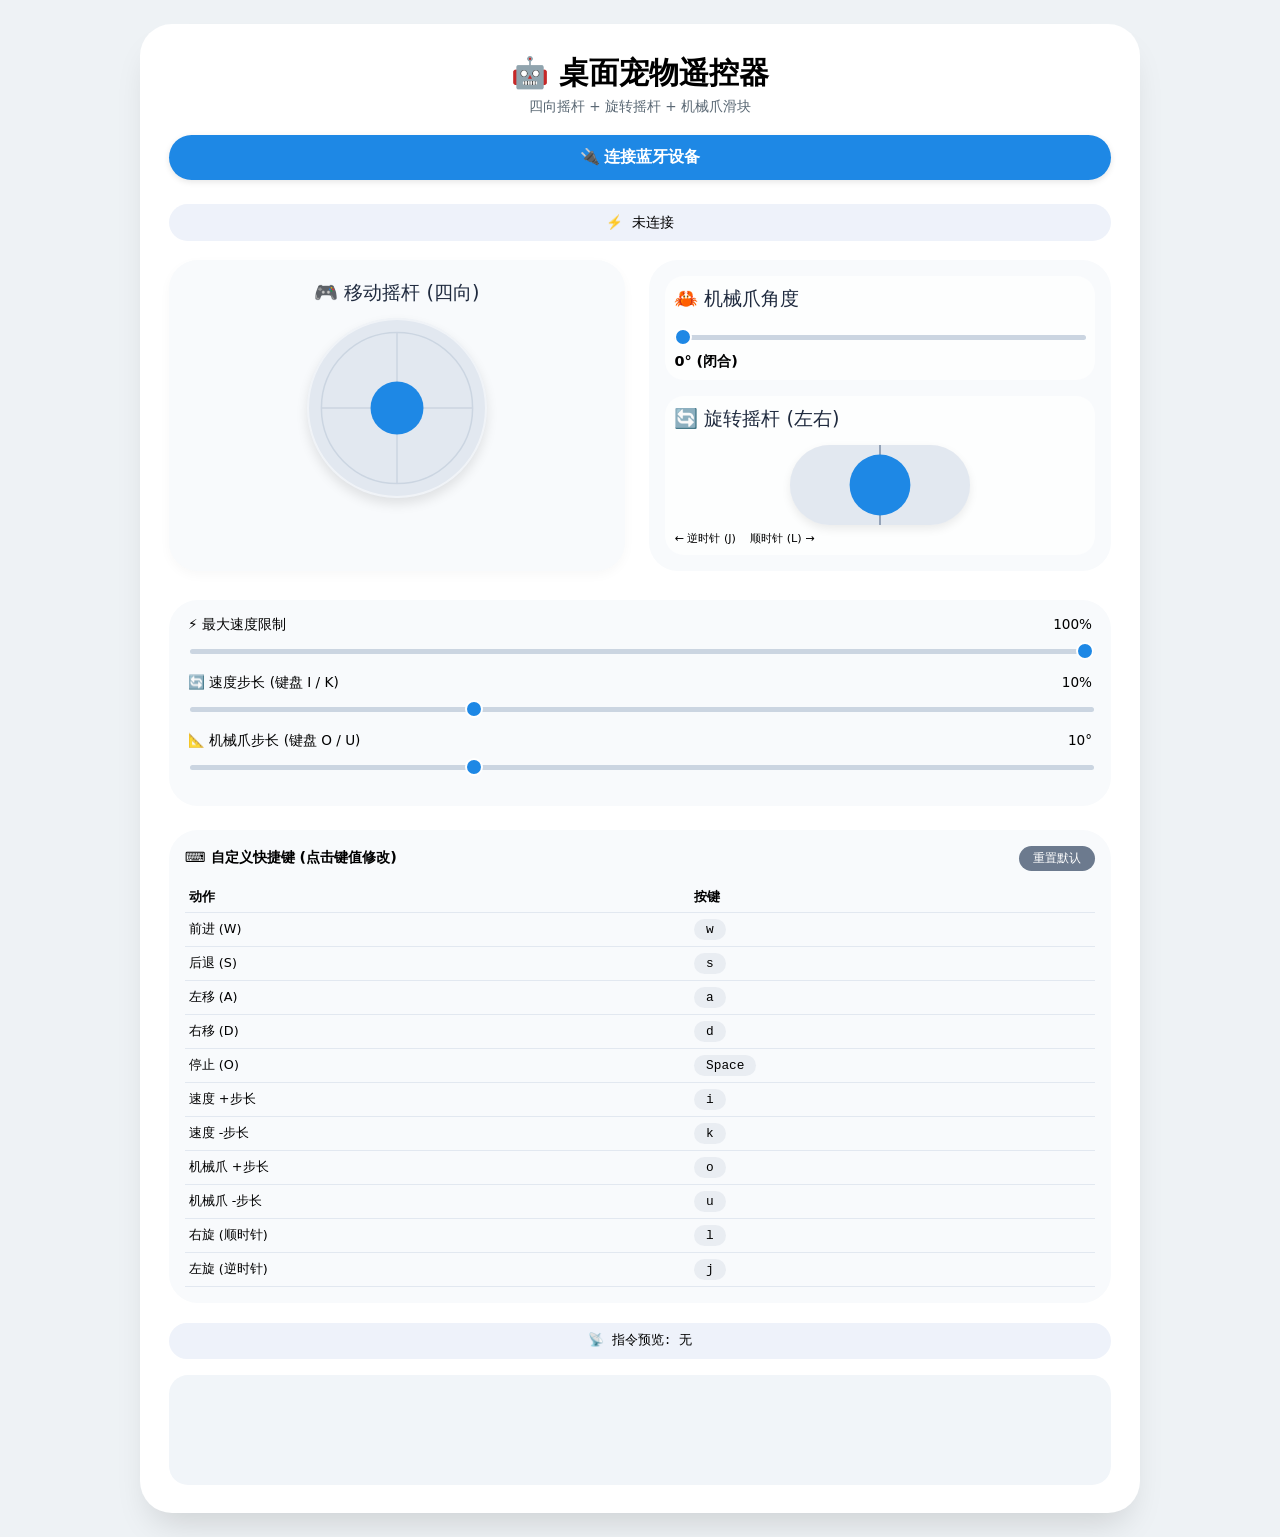
==== index.html @ 71247588 "rename to index.html" ====
<!DOCTYPE html>
<html lang="zh-CN">

<head>
	<meta charset="UTF-8">
	<meta name="viewport" content="width=device-width, initial-scale=1.0, user-scalable=no">
	<title>桌面宠物遥控器 · 修复旋转摇杆形状</title>
	<style>
		* {
			user-select: none;
			box-sizing: border-box;
		}

		body {
			background: #eef2f5;
			font-family: 'Segoe UI', Roboto, system-ui, sans-serif;
			display: flex;
			justify-content: center;
			align-items: center;
			min-height: 100vh;
			margin: 0;
			padding: 24px;
		}

		.app {
			max-width: 1000px;
			width: 100%;
			background: #ffffff;
			border-radius: 2rem;
			padding: 1.8rem;
			box-shadow: 0 20px 35px -12px rgba(0, 0, 0, 0.15);
		}

		h1 {
			text-align: center;
			margin: 0 0 0.25rem;
			font-size: 1.9rem;
			font-weight: 600;
		}

		.sub {
			text-align: center;
			font-size: 0.85rem;
			color: #5a6874;
			margin-bottom: 1.2rem;
		}

		.status-bar {
			background: #eef2fa;
			padding: 0.6rem;
			border-radius: 3rem;
			text-align: center;
			font-family: monospace;
			font-size: 0.85rem;
			font-weight: 500;
			margin-bottom: 1.2rem;
		}

		.connect-btn {
			background: #1e88e5;
			border: none;
			color: white;
			font-weight: 600;
			padding: 12px 24px;
			font-size: 1rem;
			border-radius: 3rem;
			cursor: pointer;
			width: 100%;
			margin-bottom: 1.5rem;
			transition: 0.1s;
			box-shadow: 0 2px 6px rgba(0, 0, 0, 0.1);
		}

		.connect-btn:active {
			transform: scale(0.97);
		}

		/* 双面板布局：左侧移动摇杆，右侧组合面板 */
		.dual-panel {
			display: flex;
			gap: 1.5rem;
			margin-bottom: 1.8rem;
			flex-wrap: wrap;
		}

		.card-move {
			flex: 1;
			background: #f8fafc;
			border-radius: 1.8rem;
			padding: 1.2rem 0.8rem;
			text-align: center;
			box-shadow: 0 4px 12px rgba(0, 0, 0, 0.03);
		}

		.card-combo {
			flex: 1;
			background: #f8fafc;
			border-radius: 1.8rem;
			padding: 1rem;
			display: flex;
			flex-direction: column;
			justify-content: space-between;
			gap: 1rem;
		}

		.card-move h3,
		.card-combo h3 {
			margin: 0 0 0.8rem;
			font-size: 1.2rem;
			font-weight: 500;
			color: #1f2a3e;
		}

		.claw-section {
			background: #ffffffc9;
			border-radius: 1.2rem;
			padding: 0.6rem;
		}

		.rotate-section {
			background: #ffffffc9;
			border-radius: 1.2rem;
			padding: 0.6rem;
		}

		.claw-slider-horizontal {
			width: 100%;
			margin: 8px 0;
		}

		.claw-value {
			font-size: 0.9rem;
			font-weight: 600;
			margin-top: 4px;
		}

		.move-canvas {
			background: #e2e8f0;
			border-radius: 50%;
			width: 180px;
			height: 180px;
			display: block;
			margin: 0 auto;
			box-shadow: inset 0 0 0 2px #ffffff80, 0 6px 12px rgba(0, 0, 0, 0.1);
			cursor: pointer;
		}

		/* 旋转摇杆 canvas 固定宽度与移动摇杆一致，高度适中 */
		.rotate-canvas {
			background: #e2e8f0;
			border-radius: 60px;
			width: 180px;
			height: 80px;
			display: block;
			margin: 0 auto;
			box-shadow: inset 0 0 0 2px #ffffff80, 0 4px 10px rgba(0, 0, 0, 0.08);
			cursor: pointer;
		}

		.settings-area {
			background: #f8fafc;
			border-radius: 1.8rem;
			padding: 1rem 1.2rem;
			margin-bottom: 1.5rem;
		}

		.slider-item {
			margin-bottom: 1rem;
		}

		.slider-label {
			display: flex;
			justify-content: space-between;
			margin-bottom: 0.3rem;
			font-size: 0.85rem;
			font-weight: 500;
		}

		input[type="range"] {
			width: 100%;
			height: 5px;
			-webkit-appearance: none;
			background: #cbd5e1;
			border-radius: 5px;
		}

		input[type="range"]::-webkit-slider-thumb {
			-webkit-appearance: none;
			width: 18px;
			height: 18px;
			background: #1e88e5;
			border-radius: 50%;
			cursor: pointer;
			border: 2px solid white;
		}

		.shortcut-section {
			background: #f8fafc;
			border-radius: 1.8rem;
			padding: 1rem;
			margin-bottom: 1.2rem;
		}

		.shortcut-header {
			display: flex;
			justify-content: space-between;
			align-items: baseline;
			margin-bottom: 0.8rem;
			font-weight: 600;
			font-size: 0.9rem;
		}

		.shortcut-table {
			width: 100%;
			font-size: 0.8rem;
			border-collapse: collapse;
		}

		.shortcut-table th,
		.shortcut-table td {
			padding: 6px 4px;
			text-align: left;
			border-bottom: 1px solid #e2e8f0;
		}

		.shortcut-key {
			background: #e9edf2;
			padding: 3px 12px;
			border-radius: 30px;
			font-family: monospace;
			font-weight: 500;
			cursor: pointer;
			display: inline-block;
		}

		.reset-btn {
			background: #6c7a8e;
			border: none;
			color: white;
			padding: 4px 14px;
			border-radius: 30px;
			cursor: pointer;
			font-size: 0.75rem;
			font-weight: 500;
		}

		.cmd-preview {
			background: #eef2fa;
			border-radius: 3rem;
			padding: 0.6rem;
			text-align: center;
			font-family: monospace;
			font-size: 0.8rem;
			margin-bottom: 1rem;
			font-weight: 500;
		}

		.log {
			background: #f1f5f9;
			border-radius: 1.2rem;
			padding: 0.6rem;
			height: 110px;
			overflow-y: auto;
			font-size: 0.7rem;
			font-family: monospace;
		}

		@media (max-width: 700px) {
			.move-canvas {
				width: 150px;
				height: 150px;
			}

			.rotate-canvas {
				width: 150px;
				height: 70px;
			}
		}
	</style>
</head>

<body>
	<div class="app">
		<h1>🤖 桌面宠物遥控器</h1>
		<div class="sub">四向摇杆 + 旋转摇杆 + 机械爪滑块</div>
		<button id="connectBtn" class="connect-btn">🔌 连接蓝牙设备</button>
		<div id="status" class="status-bar">⚡ 未连接</div>

		<div class="dual-panel">
			<!-- 左侧：移动摇杆 -->
			<div class="card-move">
				<h3>🎮 移动摇杆 (四向)</h3>
				<canvas id="moveCanvas" class="move-canvas" width="180" height="180"></canvas>
			</div>
			<!-- 右侧：机械爪滑块 + 旋转摇杆 -->
			<div class="card-combo">
				<div class="claw-section">
					<h3>🦀 机械爪角度</h3>
					<input type="range" id="clawSlider" class="claw-slider-horizontal" min="0" max="100" value="0"
						step="1">
					<div class="claw-value" id="clawValue">0° (闭合)</div>
				</div>
				<div class="rotate-section">
					<h3>🔄 旋转摇杆 (左右)</h3>
					<canvas id="rotateCanvas" class="rotate-canvas" width="180" height="80"></canvas>
					<div style="font-size:0.7rem; margin-top:6px;">← 逆时针 (J) &nbsp;&nbsp; 顺时针 (L) →</div>
				</div>
			</div>
		</div>

		<div class="settings-area">
			<div class="slider-item">
				<div class="slider-label"><span>⚡ 最大速度限制</span><span id="speedPercent">100%</span></div>
				<input type="range" id="speedSlider" min="0" max="100" value="100" step="1">
			</div>
			<div class="slider-item">
				<div class="slider-label"><span>🔄 速度步长 (键盘 I / K)</span><span id="stepSpeedVal">10%</span></div>
				<input type="range" id="stepSpeed" min="1" max="30" value="10" step="1">
			</div>
			<div class="slider-item">
				<div class="slider-label"><span>📐 机械爪步长 (键盘 O / U)</span><span id="stepClawVal">10°</span></div>
				<input type="range" id="stepClaw" min="1" max="30" value="10" step="1">
			</div>
		</div>

		<div class="shortcut-section">
			<div class="shortcut-header">
				<span>⌨️ 自定义快捷键 (点击键值修改)</span>
				<button id="resetShortcutsBtn" class="reset-btn">重置默认</button>
			</div>
			<table class="shortcut-table" id="shortcutTable">
				<thead>
					<tr>
						<th>动作</th>
						<th>按键</th>
					</tr>
				</thead>
				<tbody id="shortcutTbody"></tbody>
			</table>
		</div>

		<div class="cmd-preview" id="cmdPreview">📡 指令预览: 无</div>
		<div class="log" id="log"></div>
	</div>

	<script>
		// ---------- 默认快捷键 (根据用户图片) ----------
		const DEFAULT_SHORTCUTS = [
			{ action: "前进 (W)", command: "W", defaultKey: "w", altKeys: ["W", "ArrowUp"] },
			{ action: "后退 (S)", command: "S", defaultKey: "s", altKeys: ["S", "ArrowDown"] },
			{ action: "左移 (A)", command: "A", defaultKey: "a", altKeys: ["A", "ArrowLeft"] },
			{ action: "右移 (D)", command: "D", defaultKey: "d", altKeys: ["D", "ArrowRight"] },
			{ action: "停止 (O)", command: "O", defaultKey: " ", altKeys: ["Space", "o", "O"] },
			{ action: "速度 +步长", command: "speedUp", defaultKey: "i", altKeys: ["I"] },
			{ action: "速度 -步长", command: "speedDown", defaultKey: "k", altKeys: ["K"] },
			{ action: "机械爪 +步长", command: "clawUp", defaultKey: "o", altKeys: ["O"] },
			{ action: "机械爪 -步长", command: "clawDown", defaultKey: "u", altKeys: ["U"] },
			{ action: "右旋 (顺时针)", command: "R_CW", defaultKey: "l", altKeys: ["L"] },
			{ action: "左旋 (逆时针)", command: "R_CCW", defaultKey: "j", altKeys: ["J"] }
		];

		let currentShortcuts = JSON.parse(JSON.stringify(DEFAULT_SHORTCUTS));
		let keyMap = new Map();
		let editingCell = null;

		// 蓝牙相关
		let device = null, characteristic = null;

		// 状态变量
		let currentMoveDir = 'O';
		let currentRotateDir = 'O';
		let currentSpeedPercent = 100;
		let currentClawAngle = 0;
		let currentStepSpeed = 10;
		let currentStepClaw = 10;

		// 缓存发送
		let lastSentSpeed = -1;
		let lastSentClaw = -1;
		let lastSentStepSpeed = -1;
		let lastSentStepClaw = -1;
		let lastSentMoveDir = '';

		const statusDiv = document.getElementById('status');
		const logDiv = document.getElementById('log');
		const cmdPreviewSpan = document.getElementById('cmdPreview');
		const speedSlider = document.getElementById('speedSlider');
		const speedPercentSpan = document.getElementById('speedPercent');
		const stepSpeedSlider = document.getElementById('stepSpeed');
		const stepSpeedVal = document.getElementById('stepSpeedVal');
		const stepClawSlider = document.getElementById('stepClaw');
		const stepClawVal = document.getElementById('stepClawVal');
		const clawSlider = document.getElementById('clawSlider');
		const clawValueSpan = document.getElementById('clawValue');

		function addLog(msg) {
			const p = document.createElement('div');
			p.textContent = new Date().toLocaleTimeString() + ' - ' + msg;
			logDiv.appendChild(p);
			logDiv.scrollTop = logDiv.scrollHeight;
			console.log(msg);
		}
		function updateStatus(msg) {
			statusDiv.innerHTML = `⚡ ${msg}`;
			addLog(msg);
		}

		// 蓝牙发送
		async function sendRaw(cmd) {
			if (!characteristic) return false;
			try {
				const encoder = new TextEncoder();
				await characteristic.writeValue(encoder.encode(cmd));
				addLog(`📤 ${cmd}`);
				return true;
			} catch (e) {
				addLog(`发送失败: ${e.message}`);
				return false;
			}
		}
		async function sendSpeedPercent(v) { if (v === lastSentSpeed) return; lastSentSpeed = v; await sendRaw(`M${v}`); }
		async function sendClawAngle(v) { if (v === lastSentClaw) return; lastSentClaw = v; await sendRaw(`C${v}`); }
		async function sendStepSpeed(v) { if (v === lastSentStepSpeed) return; lastSentStepSpeed = v; await sendRaw(`TM${v}`); }
		async function sendStepClaw(v) { if (v === lastSentStepClaw) return; lastSentStepClaw = v; await sendRaw(`TC${v}`); }
		async function sendCombinedMove() {
			let cmd = 'O';
			if (currentRotateDir !== 'O') cmd = currentRotateDir;
			else if (currentMoveDir !== 'O') cmd = currentMoveDir;
			if (cmd !== lastSentMoveDir) { lastSentMoveDir = cmd; await sendRaw(cmd); }
		}

		function updateMoveDirection(dir) { if (currentMoveDir === dir) return; currentMoveDir = dir; sendCombinedMove(); updatePreview(); }
		function updateRotateDirection(dir) { if (currentRotateDir === dir) return; currentRotateDir = dir; sendCombinedMove(); updatePreview(); }
		function updatePreview() {
			let dispMove = currentMoveDir === 'O' ? '停止' : (currentMoveDir === 'W' ? '前进' : (currentMoveDir === 'S' ? '后退' : (currentMoveDir === 'A' ? '左移' : '右移')));
			let dispRot = currentRotateDir === 'O' ? '无旋转' : (currentRotateDir === 'Q' ? '右旋' : '左旋');
			cmdPreviewSpan.innerText = `📡 移动: ${currentMoveDir} (${dispMove}) | 旋转: ${currentRotateDir} (${dispRot}) | 速度限: ${currentSpeedPercent}% | 爪: ${currentClawAngle}°`;
		}

		// 滑块逻辑
		function setSpeedPercentDisplay(v) { speedPercentSpan.innerText = Math.min(100, Math.max(0, v)) + '%'; }
		function setSpeedPercentCommit(v) {
			v = Math.min(100, Math.max(0, v));
			if (currentSpeedPercent === v) return;
			currentSpeedPercent = v;
			speedSlider.value = v;
			speedPercentSpan.innerText = v + '%';
			sendSpeedPercent(v);
			updatePreview();
		}
		function setClawAngle(v) {
			v = Math.min(100, Math.max(0, v));
			if (currentClawAngle === v) return;
			currentClawAngle = v;
			clawSlider.value = v;
			clawValueSpan.innerText = `${v}° ${v < 10 ? '(闭合)' : (v > 90 ? '(张开)' : '')}`;
			sendClawAngle(v);
			updatePreview();
		}
		function setStepSpeedDisplay(v) { stepSpeedVal.innerText = Math.min(30, Math.max(1, v)) + '%'; }
		function setStepSpeedCommit(v) {
			v = Math.min(30, Math.max(1, v));
			if (currentStepSpeed === v) return;
			currentStepSpeed = v;
			stepSpeedSlider.value = v;
			stepSpeedVal.innerText = v + '%';
			sendStepSpeed(v);
		}
		function setStepClawDisplay(v) { stepClawVal.innerText = Math.min(30, Math.max(1, v)) + '°'; }
		function setStepClawCommit(v) {
			v = Math.min(30, Math.max(1, v));
			if (currentStepClaw === v) return;
			currentStepClaw = v;
			stepClawSlider.value = v;
			stepClawVal.innerText = v + '°';
			sendStepClaw(v);
		}
		function adjustSpeedLimit(delta) {
			let newVal = currentSpeedPercent + delta;
			newVal = Math.min(100, Math.max(0, newVal));
			if (newVal !== currentSpeedPercent) setSpeedPercentCommit(newVal);
		}
		function adjustClawAngle(delta) {
			let newVal = currentClawAngle + delta;
			newVal = Math.min(100, Math.max(0, newVal));
			if (newVal !== currentClawAngle) setClawAngle(newVal);
		}

		// ---------- 移动摇杆：四向吸附 + 平滑动画 ----------
		const moveCanvas = document.getElementById('moveCanvas');
		const ctxMove = moveCanvas.getContext('2d');
		let moveActive = false;
		let moveTargetX = 0, moveTargetY = 0;
		let moveCurrentX = 0, moveCurrentY = 0;
		let moveAnimFrame = null;
		const MOVE_MAX_RADIUS = moveCanvas.width * 0.4;

		function drawMoveJoystick() {
			const w = moveCanvas.width, h = moveCanvas.height;
			const cx = w / 2, cy = h / 2, radius = w * 0.42;
			const thumbX = cx + moveCurrentX * MOVE_MAX_RADIUS;
			const thumbY = cy + moveCurrentY * MOVE_MAX_RADIUS;
			ctxMove.clearRect(0, 0, w, h);
			ctxMove.beginPath();
			ctxMove.arc(cx, cy, radius, 0, 2 * Math.PI);
			ctxMove.fillStyle = '#e2e8f0';
			ctxMove.fill();
			ctxMove.strokeStyle = '#cbd5e1';
			ctxMove.lineWidth = 1.5;
			ctxMove.stroke();
			ctxMove.beginPath();
			ctxMove.moveTo(cx - radius, cy);
			ctxMove.lineTo(cx + radius, cy);
			ctxMove.moveTo(cx, cy - radius);
			ctxMove.lineTo(cx, cy + radius);
			ctxMove.stroke();
			ctxMove.beginPath();
			ctxMove.arc(thumbX, thumbY, radius * 0.35, 0, 2 * Math.PI);
			ctxMove.fillStyle = '#1e88e5';
			ctxMove.fill();
		}

		function updateMoveAnimation() {
			let dx = moveTargetX - moveCurrentX;
			let dy = moveTargetY - moveCurrentY;
			if (Math.abs(dx) < 0.005 && Math.abs(dy) < 0.005) {
				moveCurrentX = moveTargetX;
				moveCurrentY = moveTargetY;
				if (moveAnimFrame) cancelAnimationFrame(moveAnimFrame);
				moveAnimFrame = null;
			} else {
				moveCurrentX += dx * 0.3;
				moveCurrentY += dy * 0.3;
				moveAnimFrame = requestAnimationFrame(() => { updateMoveAnimation(); drawMoveJoystick(); });
			}
			drawMoveJoystick();
		}

		function snapToAxis(nx, ny) {
			if (Math.abs(ny) >= Math.abs(nx)) return { x: 0, y: Math.sign(ny) * Math.hypot(nx, ny) };
			else return { x: Math.sign(nx) * Math.hypot(nx, ny), y: 0 };
		}

		function setMoveTarget(nx, ny) {
			let len = Math.hypot(nx, ny);
			if (len > 1) { nx /= len; ny /= len; }
			const snapped = snapToAxis(nx, ny);
			moveTargetX = snapped.x;
			moveTargetY = snapped.y;
			if (!moveAnimFrame) updateMoveAnimation();
			let dir = 'O';
			if (moveTargetY < -0.1) dir = 'W';
			else if (moveTargetY > 0.1) dir = 'S';
			else if (moveTargetX < -0.1) dir = 'A';
			else if (moveTargetX > 0.1) dir = 'D';
			updateMoveDirection(dir);
		}

		function handleMoveStart(e) {
			e.preventDefault();
			moveActive = true;
			const rect = moveCanvas.getBoundingClientRect();
			let cx = (e.clientX - rect.left) / rect.width * moveCanvas.width;
			let cy = (e.clientY - rect.top) / rect.height * moveCanvas.height;
			cx = Math.min(Math.max(cx, 0), moveCanvas.width);
			cy = Math.min(Math.max(cy, 0), moveCanvas.height);
			const centerX = moveCanvas.width / 2, centerY = moveCanvas.height / 2;
			let dx = (cx - centerX) / MOVE_MAX_RADIUS;
			let dy = (cy - centerY) / MOVE_MAX_RADIUS;
			let len = Math.hypot(dx, dy);
			if (len > 1) { dx /= len; dy /= len; }
			setMoveTarget(dx, dy);
		}
		function handleMoveMove(e) {
			if (!moveActive) return;
			e.preventDefault();
			const rect = moveCanvas.getBoundingClientRect();
			let cx = (e.clientX - rect.left) / rect.width * moveCanvas.width;
			let cy = (e.clientY - rect.top) / rect.height * moveCanvas.height;
			cx = Math.min(Math.max(cx, 0), moveCanvas.width);
			cy = Math.min(Math.max(cy, 0), moveCanvas.height);
			const centerX = moveCanvas.width / 2, centerY = moveCanvas.height / 2;
			let dx = (cx - centerX) / MOVE_MAX_RADIUS;
			let dy = (cy - centerY) / MOVE_MAX_RADIUS;
			let len = Math.hypot(dx, dy);
			if (len > 1) { dx /= len; dy /= len; }
			setMoveTarget(dx, dy);
		}
		function handleMoveEnd(e) {
			if (!moveActive) return;
			moveActive = false;
			setMoveTarget(0, 0);
		}

		// ---------- 旋转摇杆 (水平，手柄为正圆) ----------
		const rotateCanvas = document.getElementById('rotateCanvas');
		const ctxRotate = rotateCanvas.getContext('2d');
		let rotateActive = false;
		let rotateTargetX = 0;
		let rotateCurrentX = 0;
		let rotateAnimFrame = null;
		const ROTATE_MAX_RADIUS = (rotateCanvas.width * 0.3);  // 最大偏移量
		const ROTATE_HANDLE_RADIUS = (rotateCanvas.height * 0.38); // 正圆半径基于高度

		function drawRotateJoystick() {
			const w = rotateCanvas.width, h = rotateCanvas.height;
			const cy = h / 2;
			const thumbX = w / 2 + rotateCurrentX * ROTATE_MAX_RADIUS;
			ctxRotate.clearRect(0, 0, w, h);
			ctxRotate.fillStyle = '#e2e8f0';
			ctxRotate.fillRect(0, 0, w, h);
			ctxRotate.fillStyle = '#94a3b8';
			ctxRotate.fillRect(w / 2 - 1, 0, 2, h);
			ctxRotate.beginPath();
			ctxRotate.arc(thumbX, cy, ROTATE_HANDLE_RADIUS, 0, 2 * Math.PI);
			ctxRotate.fillStyle = '#1e88e5';
			ctxRotate.fill();
		}

		function updateRotateAnimation() {
			let dx = rotateTargetX - rotateCurrentX;
			if (Math.abs(dx) < 0.005) {
				rotateCurrentX = rotateTargetX;
				if (rotateAnimFrame) cancelAnimationFrame(rotateAnimFrame);
				rotateAnimFrame = null;
			} else {
				rotateCurrentX += dx * 0.3;
				rotateAnimFrame = requestAnimationFrame(() => { updateRotateAnimation(); drawRotateJoystick(); });
			}
			drawRotateJoystick();
			let dir = 'O';
			if (rotateCurrentX < -0.2) dir = 'E';
			else if (rotateCurrentX > 0.2) dir = 'Q';
			updateRotateDirection(dir);
		}

		function setRotateTarget(x) {
			rotateTargetX = Math.min(1, Math.max(-1, x));
			if (!rotateAnimFrame) updateRotateAnimation();
		}

		function handleRotateStart(e) {
			e.preventDefault();
			rotateActive = true;
			const rect = rotateCanvas.getBoundingClientRect();
			let x = (e.clientX - rect.left) / rect.width * rotateCanvas.width;
			x = Math.min(Math.max(x, 0), rotateCanvas.width);
			const centerX = rotateCanvas.width / 2;
			let dx = (x - centerX) / ROTATE_MAX_RADIUS;
			dx = Math.min(1, Math.max(-1, dx));
			setRotateTarget(dx);
		}
		function handleRotateMove(e) {
			if (!rotateActive) return;
			e.preventDefault();
			const rect = rotateCanvas.getBoundingClientRect();
			let x = (e.clientX - rect.left) / rect.width * rotateCanvas.width;
			x = Math.min(Math.max(x, 0), rotateCanvas.width);
			const centerX = rotateCanvas.width / 2;
			let dx = (x - centerX) / ROTATE_MAX_RADIUS;
			dx = Math.min(1, Math.max(-1, dx));
			setRotateTarget(dx);
		}
		function handleRotateEnd(e) {
			if (!rotateActive) return;
			rotateActive = false;
			setRotateTarget(0);
		}

		// ---------- 快捷键处理 ----------
		function rebuildKeyMap() {
			keyMap.clear();
			for (let item of currentShortcuts) {
				let keys = [item.defaultKey];
				if (item.altKeys) keys.push(...item.altKeys);
				for (let k of keys) if (k) keyMap.set(k, { action: item.action, command: item.command });
			}
		}
		function renderShortcutTable() {
			const tbody = document.getElementById('shortcutTbody');
			tbody.innerHTML = '';
			currentShortcuts.forEach((item, idx) => {
				const row = tbody.insertRow();
				row.insertCell(0).textContent = item.action;
				const keyCell = row.insertCell(1);
				const span = document.createElement('span');
				span.className = 'shortcut-key';
				let display = item.defaultKey;
				if (display === ' ') display = 'Space';
				if (display === 'ArrowUp') display = '↑';
				else if (display === 'ArrowDown') display = '↓';
				else if (display === 'ArrowLeft') display = '←';
				else if (display === 'ArrowRight') display = '→';
				span.textContent = display;
				span.setAttribute('data-idx', idx);
				span.addEventListener('click', (e) => { e.stopPropagation(); startEditKey(span, idx); });
				keyCell.appendChild(span);
			});
		}
		function startEditKey(span, idx) {
			if (editingCell) return;
			const oldKey = currentShortcuts[idx].defaultKey;
			const input = document.createElement('input');
			input.type = 'text';
			input.value = oldKey === ' ' ? 'Space' : oldKey;
			input.style.width = '70px';
			input.style.background = '#1e88e5';
			input.style.color = 'white';
			input.style.border = 'none';
			input.style.borderRadius = '30px';
			input.style.padding = '3px 10px';
			input.style.textAlign = 'center';
			input.classList.add('shortcut-key-editing');
			span.style.display = 'none';
			span.parentNode.insertBefore(input, span);
			input.focus();
			const finish = () => {
				let newVal = input.value.trim();
				if (newVal === '') newVal = oldKey;
				if (newVal === 'Space') newVal = ' ';
				if (newVal === '↑') newVal = 'ArrowUp';
				else if (newVal === '↓') newVal = 'ArrowDown';
				else if (newVal === '←') newVal = 'ArrowLeft';
				else if (newVal === '→') newVal = 'ArrowRight';
				currentShortcuts[idx].defaultKey = newVal;
				localStorage.setItem('robotShortcuts', JSON.stringify(currentShortcuts));
				rebuildKeyMap();
				renderShortcutTable();
				editingCell = null;
			};
			input.addEventListener('blur', finish);
			input.addEventListener('keypress', (e) => { if (e.key === 'Enter') finish(); });
			editingCell = { input, span };
		}
		function resetShortcuts() {
			currentShortcuts = JSON.parse(JSON.stringify(DEFAULT_SHORTCUTS));
			localStorage.setItem('robotShortcuts', JSON.stringify(currentShortcuts));
			rebuildKeyMap();
			renderShortcutTable();
			addLog('快捷键已重置');
		}

		function handleKeyDown(e) {
			if (document.activeElement && document.activeElement.classList?.contains('shortcut-key-editing')) return;
			let key = e.key;
			if (key === ' ') key = 'Space';
			if (key === 'Shift' || key === 'Control' || key === 'Alt' || key === 'Meta') return;
			let lowerKey = key.toLowerCase();
			let mapping = keyMap.get(key) || keyMap.get(lowerKey);
			if (mapping) {
				e.preventDefault();
				const cmd = mapping.command;
				if (cmd === 'W') setMoveTarget(0, -1);
				else if (cmd === 'S') setMoveTarget(0, 1);
				else if (cmd === 'A') setMoveTarget(-1, 0);
				else if (cmd === 'D') setMoveTarget(1, 0);
				else if (cmd === 'O') setMoveTarget(0, 0);
				else if (cmd === 'R_CW') setRotateTarget(1);
				else if (cmd === 'R_CCW') setRotateTarget(-1);
				else if (cmd === 'speedUp') adjustSpeedLimit(currentStepSpeed);
				else if (cmd === 'speedDown') adjustSpeedLimit(-currentStepSpeed);
				else if (cmd === 'clawUp') adjustClawAngle(currentStepClaw);
				else if (cmd === 'clawDown') adjustClawAngle(-currentStepClaw);
			}
		}
		function handleKeyUp(e) {
			let key = e.key;
			if (key === ' ') key = 'Space';
			let lowerKey = key.toLowerCase();
			let mapping = keyMap.get(key) || keyMap.get(lowerKey);
			if (mapping && (mapping.command === 'W' || mapping.command === 'A' || mapping.command === 'S' || mapping.command === 'D')) {
				e.preventDefault();
				setMoveTarget(0, 0);
			}
			if (mapping && (mapping.command === 'R_CW' || mapping.command === 'R_CCW')) {
				e.preventDefault();
				setRotateTarget(0);
			}
		}

		// 蓝牙连接
		document.getElementById('connectBtn').addEventListener('click', async () => {
			if (characteristic) {
				if (device && device.gatt.connected) await device.gatt.disconnect();
				characteristic = null; device = null;
				updateStatus('已断开');
				document.getElementById('connectBtn').textContent = '🔌 连接蓝牙设备';
				return;
			}
			try {
				updateStatus('请求设备...');
				device = await navigator.bluetooth.requestDevice({ acceptAllDevices: true, optionalServices: ['0000ffe0-0000-1000-8000-00805f9b34fb'] });
				updateStatus(`已选 ${device.name || '设备'}`);
				const server = await device.gatt.connect();
				let service;
				try { service = await server.getPrimaryService('0000ffe0-0000-1000-8000-00805f9b34fb'); }
				catch (e) { service = await server.getPrimaryService('ffe0'); }
				try { characteristic = await service.getCharacteristic('0000ffe1-0000-1000-8000-00805f9b34fb'); }
				catch (e) { characteristic = await service.getCharacteristic('ffe1'); }
				updateStatus('连接成功');
				document.getElementById('connectBtn').textContent = '🔌 断开连接';
				device.addEventListener('gattserverdisconnected', () => {
					updateStatus('设备断开');
					characteristic = null; device = null;
					document.getElementById('connectBtn').textContent = '🔌 连接蓝牙设备';
				});
				sendSpeedPercent(currentSpeedPercent);
				sendClawAngle(currentClawAngle);
				sendStepSpeed(currentStepSpeed);
				sendStepClaw(currentStepClaw);
				sendCombinedMove();
			} catch (err) { updateStatus(`连接失败: ${err.message}`); }
		});

		// 控件绑定
		speedSlider.addEventListener('input', (e) => setSpeedPercentDisplay(parseInt(e.target.value)));
		speedSlider.addEventListener('change', (e) => setSpeedPercentCommit(parseInt(e.target.value)));
		stepSpeedSlider.addEventListener('input', (e) => setStepSpeedDisplay(parseInt(e.target.value)));
		stepSpeedSlider.addEventListener('change', (e) => setStepSpeedCommit(parseInt(e.target.value)));
		stepClawSlider.addEventListener('input', (e) => setStepClawDisplay(parseInt(e.target.value)));
		stepClawSlider.addEventListener('change', (e) => setStepClawCommit(parseInt(e.target.value)));
		clawSlider.addEventListener('input', (e) => setClawAngle(parseInt(e.target.value)));
		document.getElementById('resetShortcutsBtn').addEventListener('click', resetShortcuts);

		// 初始化
		const stored = localStorage.getItem('robotShortcuts');
		if (stored) {
			try { let arr = JSON.parse(stored); if (Array.isArray(arr) && arr.length) currentShortcuts = arr; } catch (e) { }
		}
		rebuildKeyMap();
		renderShortcutTable();
		moveCanvas.addEventListener('mousedown', handleMoveStart);
		window.addEventListener('mousemove', handleMoveMove);
		window.addEventListener('mouseup', handleMoveEnd);
		rotateCanvas.addEventListener('mousedown', handleRotateStart);
		window.addEventListener('mousemove', handleRotateMove);
		window.addEventListener('mouseup', handleRotateEnd);
		drawMoveJoystick();
		drawRotateJoystick();
		setSpeedPercentCommit(100);
		setClawAngle(0);
		setStepSpeedCommit(10);
		setStepClawCommit(10);
		setMoveTarget(0, 0);
		setRotateTarget(0);
		window.addEventListener('keydown', handleKeyDown);
		window.addEventListener('keyup', handleKeyUp);
	</script>
</body>

</html>
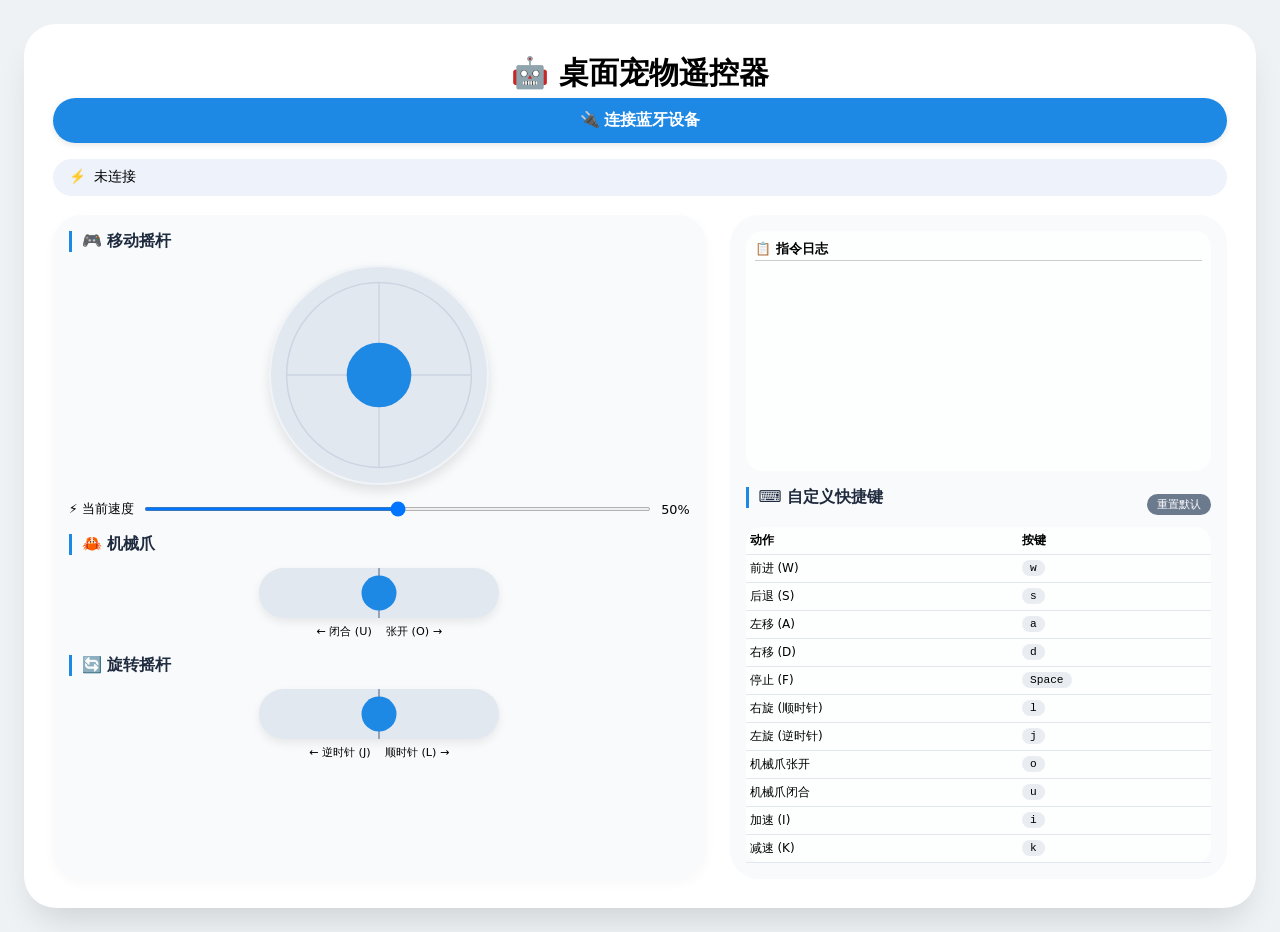
==== commit 0d7008a7: "divide the index.html to script.js and style.css, optimize control logic." ====
--- a/index.html
+++ b/index.html
@@ -4,848 +4,66 @@
 <head>
 	<meta charset="UTF-8">
 	<meta name="viewport" content="width=device-width, initial-scale=1.0, user-scalable=no">
-	<title>桌面宠物遥控器 · 修复旋转摇杆形状</title>
-	<style>
-		* {
-			user-select: none;
-			box-sizing: border-box;
-		}
-
-		body {
-			background: #eef2f5;
-			font-family: 'Segoe UI', Roboto, system-ui, sans-serif;
-			display: flex;
-			justify-content: center;
-			align-items: center;
-			min-height: 100vh;
-			margin: 0;
-			padding: 24px;
-		}
-
-		.app {
-			max-width: 1000px;
-			width: 100%;
-			background: #ffffff;
-			border-radius: 2rem;
-			padding: 1.8rem;
-			box-shadow: 0 20px 35px -12px rgba(0, 0, 0, 0.15);
-		}
-
-		h1 {
-			text-align: center;
-			margin: 0 0 0.25rem;
-			font-size: 1.9rem;
-			font-weight: 600;
-		}
-
-		.sub {
-			text-align: center;
-			font-size: 0.85rem;
-			color: #5a6874;
-			margin-bottom: 1.2rem;
-		}
-
-		.status-bar {
-			background: #eef2fa;
-			padding: 0.6rem;
-			border-radius: 3rem;
-			text-align: center;
-			font-family: monospace;
-			font-size: 0.85rem;
-			font-weight: 500;
-			margin-bottom: 1.2rem;
-		}
-
-		.connect-btn {
-			background: #1e88e5;
-			border: none;
-			color: white;
-			font-weight: 600;
-			padding: 12px 24px;
-			font-size: 1rem;
-			border-radius: 3rem;
-			cursor: pointer;
-			width: 100%;
-			margin-bottom: 1.5rem;
-			transition: 0.1s;
-			box-shadow: 0 2px 6px rgba(0, 0, 0, 0.1);
-		}
-
-		.connect-btn:active {
-			transform: scale(0.97);
-		}
-
-		/* 双面板布局：左侧移动摇杆，右侧组合面板 */
-		.dual-panel {
-			display: flex;
-			gap: 1.5rem;
-			margin-bottom: 1.8rem;
-			flex-wrap: wrap;
-		}
-
-		.card-move {
-			flex: 1;
-			background: #f8fafc;
-			border-radius: 1.8rem;
-			padding: 1.2rem 0.8rem;
-			text-align: center;
-			box-shadow: 0 4px 12px rgba(0, 0, 0, 0.03);
-		}
-
-		.card-combo {
-			flex: 1;
-			background: #f8fafc;
-			border-radius: 1.8rem;
-			padding: 1rem;
-			display: flex;
-			flex-direction: column;
-			justify-content: space-between;
-			gap: 1rem;
-		}
-
-		.card-move h3,
-		.card-combo h3 {
-			margin: 0 0 0.8rem;
-			font-size: 1.2rem;
-			font-weight: 500;
-			color: #1f2a3e;
-		}
-
-		.claw-section {
-			background: #ffffffc9;
-			border-radius: 1.2rem;
-			padding: 0.6rem;
-		}
-
-		.rotate-section {
-			background: #ffffffc9;
-			border-radius: 1.2rem;
-			padding: 0.6rem;
-		}
-
-		.claw-slider-horizontal {
-			width: 100%;
-			margin: 8px 0;
-		}
-
-		.claw-value {
-			font-size: 0.9rem;
-			font-weight: 600;
-			margin-top: 4px;
-		}
-
-		.move-canvas {
-			background: #e2e8f0;
-			border-radius: 50%;
-			width: 180px;
-			height: 180px;
-			display: block;
-			margin: 0 auto;
-			box-shadow: inset 0 0 0 2px #ffffff80, 0 6px 12px rgba(0, 0, 0, 0.1);
-			cursor: pointer;
-		}
-
-		/* 旋转摇杆 canvas 固定宽度与移动摇杆一致，高度适中 */
-		.rotate-canvas {
-			background: #e2e8f0;
-			border-radius: 60px;
-			width: 180px;
-			height: 80px;
-			display: block;
-			margin: 0 auto;
-			box-shadow: inset 0 0 0 2px #ffffff80, 0 4px 10px rgba(0, 0, 0, 0.08);
-			cursor: pointer;
-		}
-
-		.settings-area {
-			background: #f8fafc;
-			border-radius: 1.8rem;
-			padding: 1rem 1.2rem;
-			margin-bottom: 1.5rem;
-		}
-
-		.slider-item {
-			margin-bottom: 1rem;
-		}
-
-		.slider-label {
-			display: flex;
-			justify-content: space-between;
-			margin-bottom: 0.3rem;
-			font-size: 0.85rem;
-			font-weight: 500;
-		}
-
-		input[type="range"] {
-			width: 100%;
-			height: 5px;
-			-webkit-appearance: none;
-			background: #cbd5e1;
-			border-radius: 5px;
-		}
-
-		input[type="range"]::-webkit-slider-thumb {
-			-webkit-appearance: none;
-			width: 18px;
-			height: 18px;
-			background: #1e88e5;
-			border-radius: 50%;
-			cursor: pointer;
-			border: 2px solid white;
-		}
-
-		.shortcut-section {
-			background: #f8fafc;
-			border-radius: 1.8rem;
-			padding: 1rem;
-			margin-bottom: 1.2rem;
-		}
-
-		.shortcut-header {
-			display: flex;
-			justify-content: space-between;
-			align-items: baseline;
-			margin-bottom: 0.8rem;
-			font-weight: 600;
-			font-size: 0.9rem;
-		}
-
-		.shortcut-table {
-			width: 100%;
-			font-size: 0.8rem;
-			border-collapse: collapse;
-		}
-
-		.shortcut-table th,
-		.shortcut-table td {
-			padding: 6px 4px;
-			text-align: left;
-			border-bottom: 1px solid #e2e8f0;
-		}
-
-		.shortcut-key {
-			background: #e9edf2;
-			padding: 3px 12px;
-			border-radius: 30px;
-			font-family: monospace;
-			font-weight: 500;
-			cursor: pointer;
-			display: inline-block;
-		}
-
-		.reset-btn {
-			background: #6c7a8e;
-			border: none;
-			color: white;
-			padding: 4px 14px;
-			border-radius: 30px;
-			cursor: pointer;
-			font-size: 0.75rem;
-			font-weight: 500;
-		}
-
-		.cmd-preview {
-			background: #eef2fa;
-			border-radius: 3rem;
-			padding: 0.6rem;
-			text-align: center;
-			font-family: monospace;
-			font-size: 0.8rem;
-			margin-bottom: 1rem;
-			font-weight: 500;
-		}
-
-		.log {
-			background: #f1f5f9;
-			border-radius: 1.2rem;
-			padding: 0.6rem;
-			height: 110px;
-			overflow-y: auto;
-			font-size: 0.7rem;
-			font-family: monospace;
-		}
-
-		@media (max-width: 700px) {
-			.move-canvas {
-				width: 150px;
-				height: 150px;
-			}
-
-			.rotate-canvas {
-				width: 150px;
-				height: 70px;
-			}
-		}
-	</style>
+	<title>桌面宠物遥控器 · 精简版</title>
+	<link rel="stylesheet" href="style.css">
 </head>
 
 <body>
 	<div class="app">
 		<h1>🤖 桌面宠物遥控器</h1>
-		<div class="sub">四向摇杆 + 旋转摇杆 + 机械爪滑块</div>
 		<button id="connectBtn" class="connect-btn">🔌 连接蓝牙设备</button>
-		<div id="status" class="status-bar">⚡ 未连接</div>
+		<div class="status-bar">
+			<span>⚡ 未连接</span>
+			<span id="bluetoothName" class="bluetooth-name" style="display: none;"></span>
+		</div>
 
-		<div class="dual-panel">
-			<!-- 左侧：移动摇杆 -->
-			<div class="card-move">
-				<h3>🎮 移动摇杆 (四向)</h3>
-				<canvas id="moveCanvas" class="move-canvas" width="180" height="180"></canvas>
+		<div class="two-columns">
+			<!-- 左侧控制区 -->
+			<div class="left-panel">
+				<div class="card-title">🎮 移动摇杆</div>
+				<canvas id="moveCanvas" class="move-canvas" width="220" height="220"></canvas>
+				<div class="speed-control">
+					<span>⚡ 当前速度</span>
+					<input type="range" id="speedSlider" min="0" max="100" value="50" step="1">
+					<span id="speedPercent">50%</span>
+				</div>
+				<div style="margin-top: 1rem;">
+					<div class="card-title">🦀 机械爪</div>
+					<canvas id="clawCanvas" class="claw-canvas" width="240" height="50"></canvas>
+					<div class="hint">← 闭合 (U) &nbsp;&nbsp; 张开 (O) →</div>
+				</div>
+				<div style="margin-top: 1rem;">
+					<div class="card-title">🔄 旋转摇杆</div>
+					<canvas id="rotateCanvas" class="rotate-canvas" width="240" height="50"></canvas>
+					<div class="hint">← 逆时针 (J) &nbsp;&nbsp; 顺时针 (L) →</div>
+				</div>
 			</div>
-			<!-- 右侧：机械爪滑块 + 旋转摇杆 -->
-			<div class="card-combo">
-				<div class="claw-section">
-					<h3>🦀 机械爪角度</h3>
-					<input type="range" id="clawSlider" class="claw-slider-horizontal" min="0" max="100" value="0"
-						step="1">
-					<div class="claw-value" id="clawValue">0° (闭合)</div>
+
+			<!-- 右侧信息区 -->
+			<div class="right-panel">
+				<div class="log-card">
+					<div class="log-title">📋 指令日志</div>
+					<div class="log-entries" id="logEntries"></div>
 				</div>
-				<div class="rotate-section">
-					<h3>🔄 旋转摇杆 (左右)</h3>
-					<canvas id="rotateCanvas" class="rotate-canvas" width="180" height="80"></canvas>
-					<div style="font-size:0.7rem; margin-top:6px;">← 逆时针 (J) &nbsp;&nbsp; 顺时针 (L) →</div>
+				<div>
+					<div class="shortcut-header">
+						<span class="card-title">⌨️ 自定义快捷键</span>
+						<button id="resetShortcutsBtn" class="reset-btn">重置默认</button>
+					</div>
+					<table class="shortcut-table" id="shortcutTable">
+						<thead>
+							<tr>
+								<th>动作</th>
+								<th>按键</th>
+							</tr>
+						</thead>
+						<tbody id="shortcutTbody"></tbody>
+					</table>
 				</div>
 			</div>
 		</div>
-
-		<div class="settings-area">
-			<div class="slider-item">
-				<div class="slider-label"><span>⚡ 最大速度限制</span><span id="speedPercent">100%</span></div>
-				<input type="range" id="speedSlider" min="0" max="100" value="100" step="1">
-			</div>
-			<div class="slider-item">
-				<div class="slider-label"><span>🔄 速度步长 (键盘 I / K)</span><span id="stepSpeedVal">10%</span></div>
-				<input type="range" id="stepSpeed" min="1" max="30" value="10" step="1">
-			</div>
-			<div class="slider-item">
-				<div class="slider-label"><span>📐 机械爪步长 (键盘 O / U)</span><span id="stepClawVal">10°</span></div>
-				<input type="range" id="stepClaw" min="1" max="30" value="10" step="1">
-			</div>
-		</div>
-
-		<div class="shortcut-section">
-			<div class="shortcut-header">
-				<span>⌨️ 自定义快捷键 (点击键值修改)</span>
-				<button id="resetShortcutsBtn" class="reset-btn">重置默认</button>
-			</div>
-			<table class="shortcut-table" id="shortcutTable">
-				<thead>
-					<tr>
-						<th>动作</th>
-						<th>按键</th>
-					</tr>
-				</thead>
-				<tbody id="shortcutTbody"></tbody>
-			</table>
-		</div>
-
-		<div class="cmd-preview" id="cmdPreview">📡 指令预览: 无</div>
-		<div class="log" id="log"></div>
 	</div>
-
-	<script>
-		// ---------- 默认快捷键 (根据用户图片) ----------
-		const DEFAULT_SHORTCUTS = [
-			{ action: "前进 (W)", command: "W", defaultKey: "w", altKeys: ["W", "ArrowUp"] },
-			{ action: "后退 (S)", command: "S", defaultKey: "s", altKeys: ["S", "ArrowDown"] },
-			{ action: "左移 (A)", command: "A", defaultKey: "a", altKeys: ["A", "ArrowLeft"] },
-			{ action: "右移 (D)", command: "D", defaultKey: "d", altKeys: ["D", "ArrowRight"] },
-			{ action: "停止 (O)", command: "O", defaultKey: " ", altKeys: ["Space", "o", "O"] },
-			{ action: "速度 +步长", command: "speedUp", defaultKey: "i", altKeys: ["I"] },
-			{ action: "速度 -步长", command: "speedDown", defaultKey: "k", altKeys: ["K"] },
-			{ action: "机械爪 +步长", command: "clawUp", defaultKey: "o", altKeys: ["O"] },
-			{ action: "机械爪 -步长", command: "clawDown", defaultKey: "u", altKeys: ["U"] },
-			{ action: "右旋 (顺时针)", command: "R_CW", defaultKey: "l", altKeys: ["L"] },
-			{ action: "左旋 (逆时针)", command: "R_CCW", defaultKey: "j", altKeys: ["J"] }
-		];
-
-		let currentShortcuts = JSON.parse(JSON.stringify(DEFAULT_SHORTCUTS));
-		let keyMap = new Map();
-		let editingCell = null;
-
-		// 蓝牙相关
-		let device = null, characteristic = null;
-
-		// 状态变量
-		let currentMoveDir = 'O';
-		let currentRotateDir = 'O';
-		let currentSpeedPercent = 100;
-		let currentClawAngle = 0;
-		let currentStepSpeed = 10;
-		let currentStepClaw = 10;
-
-		// 缓存发送
-		let lastSentSpeed = -1;
-		let lastSentClaw = -1;
-		let lastSentStepSpeed = -1;
-		let lastSentStepClaw = -1;
-		let lastSentMoveDir = '';
-
-		const statusDiv = document.getElementById('status');
-		const logDiv = document.getElementById('log');
-		const cmdPreviewSpan = document.getElementById('cmdPreview');
-		const speedSlider = document.getElementById('speedSlider');
-		const speedPercentSpan = document.getElementById('speedPercent');
-		const stepSpeedSlider = document.getElementById('stepSpeed');
-		const stepSpeedVal = document.getElementById('stepSpeedVal');
-		const stepClawSlider = document.getElementById('stepClaw');
-		const stepClawVal = document.getElementById('stepClawVal');
-		const clawSlider = document.getElementById('clawSlider');
-		const clawValueSpan = document.getElementById('clawValue');
-
-		function addLog(msg) {
-			const p = document.createElement('div');
-			p.textContent = new Date().toLocaleTimeString() + ' - ' + msg;
-			logDiv.appendChild(p);
-			logDiv.scrollTop = logDiv.scrollHeight;
-			console.log(msg);
-		}
-		function updateStatus(msg) {
-			statusDiv.innerHTML = `⚡ ${msg}`;
-			addLog(msg);
-		}
-
-		// 蓝牙发送
-		async function sendRaw(cmd) {
-			if (!characteristic) return false;
-			try {
-				const encoder = new TextEncoder();
-				await characteristic.writeValue(encoder.encode(cmd));
-				addLog(`📤 ${cmd}`);
-				return true;
-			} catch (e) {
-				addLog(`发送失败: ${e.message}`);
-				return false;
-			}
-		}
-		async function sendSpeedPercent(v) { if (v === lastSentSpeed) return; lastSentSpeed = v; await sendRaw(`M${v}`); }
-		async function sendClawAngle(v) { if (v === lastSentClaw) return; lastSentClaw = v; await sendRaw(`C${v}`); }
-		async function sendStepSpeed(v) { if (v === lastSentStepSpeed) return; lastSentStepSpeed = v; await sendRaw(`TM${v}`); }
-		async function sendStepClaw(v) { if (v === lastSentStepClaw) return; lastSentStepClaw = v; await sendRaw(`TC${v}`); }
-		async function sendCombinedMove() {
-			let cmd = 'O';
-			if (currentRotateDir !== 'O') cmd = currentRotateDir;
-			else if (currentMoveDir !== 'O') cmd = currentMoveDir;
-			if (cmd !== lastSentMoveDir) { lastSentMoveDir = cmd; await sendRaw(cmd); }
-		}
-
-		function updateMoveDirection(dir) { if (currentMoveDir === dir) return; currentMoveDir = dir; sendCombinedMove(); updatePreview(); }
-		function updateRotateDirection(dir) { if (currentRotateDir === dir) return; currentRotateDir = dir; sendCombinedMove(); updatePreview(); }
-		function updatePreview() {
-			let dispMove = currentMoveDir === 'O' ? '停止' : (currentMoveDir === 'W' ? '前进' : (currentMoveDir === 'S' ? '后退' : (currentMoveDir === 'A' ? '左移' : '右移')));
-			let dispRot = currentRotateDir === 'O' ? '无旋转' : (currentRotateDir === 'Q' ? '右旋' : '左旋');
-			cmdPreviewSpan.innerText = `📡 移动: ${currentMoveDir} (${dispMove}) | 旋转: ${currentRotateDir} (${dispRot}) | 速度限: ${currentSpeedPercent}% | 爪: ${currentClawAngle}°`;
-		}
-
-		// 滑块逻辑
-		function setSpeedPercentDisplay(v) { speedPercentSpan.innerText = Math.min(100, Math.max(0, v)) + '%'; }
-		function setSpeedPercentCommit(v) {
-			v = Math.min(100, Math.max(0, v));
-			if (currentSpeedPercent === v) return;
-			currentSpeedPercent = v;
-			speedSlider.value = v;
-			speedPercentSpan.innerText = v + '%';
-			sendSpeedPercent(v);
-			updatePreview();
-		}
-		function setClawAngle(v) {
-			v = Math.min(100, Math.max(0, v));
-			if (currentClawAngle === v) return;
-			currentClawAngle = v;
-			clawSlider.value = v;
-			clawValueSpan.innerText = `${v}° ${v < 10 ? '(闭合)' : (v > 90 ? '(张开)' : '')}`;
-			sendClawAngle(v);
-			updatePreview();
-		}
-		function setStepSpeedDisplay(v) { stepSpeedVal.innerText = Math.min(30, Math.max(1, v)) + '%'; }
-		function setStepSpeedCommit(v) {
-			v = Math.min(30, Math.max(1, v));
-			if (currentStepSpeed === v) return;
-			currentStepSpeed = v;
-			stepSpeedSlider.value = v;
-			stepSpeedVal.innerText = v + '%';
-			sendStepSpeed(v);
-		}
-		function setStepClawDisplay(v) { stepClawVal.innerText = Math.min(30, Math.max(1, v)) + '°'; }
-		function setStepClawCommit(v) {
-			v = Math.min(30, Math.max(1, v));
-			if (currentStepClaw === v) return;
-			currentStepClaw = v;
-			stepClawSlider.value = v;
-			stepClawVal.innerText = v + '°';
-			sendStepClaw(v);
-		}
-		function adjustSpeedLimit(delta) {
-			let newVal = currentSpeedPercent + delta;
-			newVal = Math.min(100, Math.max(0, newVal));
-			if (newVal !== currentSpeedPercent) setSpeedPercentCommit(newVal);
-		}
-		function adjustClawAngle(delta) {
-			let newVal = currentClawAngle + delta;
-			newVal = Math.min(100, Math.max(0, newVal));
-			if (newVal !== currentClawAngle) setClawAngle(newVal);
-		}
-
-		// ---------- 移动摇杆：四向吸附 + 平滑动画 ----------
-		const moveCanvas = document.getElementById('moveCanvas');
-		const ctxMove = moveCanvas.getContext('2d');
-		let moveActive = false;
-		let moveTargetX = 0, moveTargetY = 0;
-		let moveCurrentX = 0, moveCurrentY = 0;
-		let moveAnimFrame = null;
-		const MOVE_MAX_RADIUS = moveCanvas.width * 0.4;
-
-		function drawMoveJoystick() {
-			const w = moveCanvas.width, h = moveCanvas.height;
-			const cx = w / 2, cy = h / 2, radius = w * 0.42;
-			const thumbX = cx + moveCurrentX * MOVE_MAX_RADIUS;
-			const thumbY = cy + moveCurrentY * MOVE_MAX_RADIUS;
-			ctxMove.clearRect(0, 0, w, h);
-			ctxMove.beginPath();
-			ctxMove.arc(cx, cy, radius, 0, 2 * Math.PI);
-			ctxMove.fillStyle = '#e2e8f0';
-			ctxMove.fill();
-			ctxMove.strokeStyle = '#cbd5e1';
-			ctxMove.lineWidth = 1.5;
-			ctxMove.stroke();
-			ctxMove.beginPath();
-			ctxMove.moveTo(cx - radius, cy);
-			ctxMove.lineTo(cx + radius, cy);
-			ctxMove.moveTo(cx, cy - radius);
-			ctxMove.lineTo(cx, cy + radius);
-			ctxMove.stroke();
-			ctxMove.beginPath();
-			ctxMove.arc(thumbX, thumbY, radius * 0.35, 0, 2 * Math.PI);
-			ctxMove.fillStyle = '#1e88e5';
-			ctxMove.fill();
-		}
-
-		function updateMoveAnimation() {
-			let dx = moveTargetX - moveCurrentX;
-			let dy = moveTargetY - moveCurrentY;
-			if (Math.abs(dx) < 0.005 && Math.abs(dy) < 0.005) {
-				moveCurrentX = moveTargetX;
-				moveCurrentY = moveTargetY;
-				if (moveAnimFrame) cancelAnimationFrame(moveAnimFrame);
-				moveAnimFrame = null;
-			} else {
-				moveCurrentX += dx * 0.3;
-				moveCurrentY += dy * 0.3;
-				moveAnimFrame = requestAnimationFrame(() => { updateMoveAnimation(); drawMoveJoystick(); });
-			}
-			drawMoveJoystick();
-		}
-
-		function snapToAxis(nx, ny) {
-			if (Math.abs(ny) >= Math.abs(nx)) return { x: 0, y: Math.sign(ny) * Math.hypot(nx, ny) };
-			else return { x: Math.sign(nx) * Math.hypot(nx, ny), y: 0 };
-		}
-
-		function setMoveTarget(nx, ny) {
-			let len = Math.hypot(nx, ny);
-			if (len > 1) { nx /= len; ny /= len; }
-			const snapped = snapToAxis(nx, ny);
-			moveTargetX = snapped.x;
-			moveTargetY = snapped.y;
-			if (!moveAnimFrame) updateMoveAnimation();
-			let dir = 'O';
-			if (moveTargetY < -0.1) dir = 'W';
-			else if (moveTargetY > 0.1) dir = 'S';
-			else if (moveTargetX < -0.1) dir = 'A';
-			else if (moveTargetX > 0.1) dir = 'D';
-			updateMoveDirection(dir);
-		}
-
-		function handleMoveStart(e) {
-			e.preventDefault();
-			moveActive = true;
-			const rect = moveCanvas.getBoundingClientRect();
-			let cx = (e.clientX - rect.left) / rect.width * moveCanvas.width;
-			let cy = (e.clientY - rect.top) / rect.height * moveCanvas.height;
-			cx = Math.min(Math.max(cx, 0), moveCanvas.width);
-			cy = Math.min(Math.max(cy, 0), moveCanvas.height);
-			const centerX = moveCanvas.width / 2, centerY = moveCanvas.height / 2;
-			let dx = (cx - centerX) / MOVE_MAX_RADIUS;
-			let dy = (cy - centerY) / MOVE_MAX_RADIUS;
-			let len = Math.hypot(dx, dy);
-			if (len > 1) { dx /= len; dy /= len; }
-			setMoveTarget(dx, dy);
-		}
-		function handleMoveMove(e) {
-			if (!moveActive) return;
-			e.preventDefault();
-			const rect = moveCanvas.getBoundingClientRect();
-			let cx = (e.clientX - rect.left) / rect.width * moveCanvas.width;
-			let cy = (e.clientY - rect.top) / rect.height * moveCanvas.height;
-			cx = Math.min(Math.max(cx, 0), moveCanvas.width);
-			cy = Math.min(Math.max(cy, 0), moveCanvas.height);
-			const centerX = moveCanvas.width / 2, centerY = moveCanvas.height / 2;
-			let dx = (cx - centerX) / MOVE_MAX_RADIUS;
-			let dy = (cy - centerY) / MOVE_MAX_RADIUS;
-			let len = Math.hypot(dx, dy);
-			if (len > 1) { dx /= len; dy /= len; }
-			setMoveTarget(dx, dy);
-		}
-		function handleMoveEnd(e) {
-			if (!moveActive) return;
-			moveActive = false;
-			setMoveTarget(0, 0);
-		}
-
-		// ---------- 旋转摇杆 (水平，手柄为正圆) ----------
-		const rotateCanvas = document.getElementById('rotateCanvas');
-		const ctxRotate = rotateCanvas.getContext('2d');
-		let rotateActive = false;
-		let rotateTargetX = 0;
-		let rotateCurrentX = 0;
-		let rotateAnimFrame = null;
-		const ROTATE_MAX_RADIUS = (rotateCanvas.width * 0.3);  // 最大偏移量
-		const ROTATE_HANDLE_RADIUS = (rotateCanvas.height * 0.38); // 正圆半径基于高度
-
-		function drawRotateJoystick() {
-			const w = rotateCanvas.width, h = rotateCanvas.height;
-			const cy = h / 2;
-			const thumbX = w / 2 + rotateCurrentX * ROTATE_MAX_RADIUS;
-			ctxRotate.clearRect(0, 0, w, h);
-			ctxRotate.fillStyle = '#e2e8f0';
-			ctxRotate.fillRect(0, 0, w, h);
-			ctxRotate.fillStyle = '#94a3b8';
-			ctxRotate.fillRect(w / 2 - 1, 0, 2, h);
-			ctxRotate.beginPath();
-			ctxRotate.arc(thumbX, cy, ROTATE_HANDLE_RADIUS, 0, 2 * Math.PI);
-			ctxRotate.fillStyle = '#1e88e5';
-			ctxRotate.fill();
-		}
-
-		function updateRotateAnimation() {
-			let dx = rotateTargetX - rotateCurrentX;
-			if (Math.abs(dx) < 0.005) {
-				rotateCurrentX = rotateTargetX;
-				if (rotateAnimFrame) cancelAnimationFrame(rotateAnimFrame);
-				rotateAnimFrame = null;
-			} else {
-				rotateCurrentX += dx * 0.3;
-				rotateAnimFrame = requestAnimationFrame(() => { updateRotateAnimation(); drawRotateJoystick(); });
-			}
-			drawRotateJoystick();
-			let dir = 'O';
-			if (rotateCurrentX < -0.2) dir = 'E';
-			else if (rotateCurrentX > 0.2) dir = 'Q';
-			updateRotateDirection(dir);
-		}
-
-		function setRotateTarget(x) {
-			rotateTargetX = Math.min(1, Math.max(-1, x));
-			if (!rotateAnimFrame) updateRotateAnimation();
-		}
-
-		function handleRotateStart(e) {
-			e.preventDefault();
-			rotateActive = true;
-			const rect = rotateCanvas.getBoundingClientRect();
-			let x = (e.clientX - rect.left) / rect.width * rotateCanvas.width;
-			x = Math.min(Math.max(x, 0), rotateCanvas.width);
-			const centerX = rotateCanvas.width / 2;
-			let dx = (x - centerX) / ROTATE_MAX_RADIUS;
-			dx = Math.min(1, Math.max(-1, dx));
-			setRotateTarget(dx);
-		}
-		function handleRotateMove(e) {
-			if (!rotateActive) return;
-			e.preventDefault();
-			const rect = rotateCanvas.getBoundingClientRect();
-			let x = (e.clientX - rect.left) / rect.width * rotateCanvas.width;
-			x = Math.min(Math.max(x, 0), rotateCanvas.width);
-			const centerX = rotateCanvas.width / 2;
-			let dx = (x - centerX) / ROTATE_MAX_RADIUS;
-			dx = Math.min(1, Math.max(-1, dx));
-			setRotateTarget(dx);
-		}
-		function handleRotateEnd(e) {
-			if (!rotateActive) return;
-			rotateActive = false;
-			setRotateTarget(0);
-		}
-
-		// ---------- 快捷键处理 ----------
-		function rebuildKeyMap() {
-			keyMap.clear();
-			for (let item of currentShortcuts) {
-				let keys = [item.defaultKey];
-				if (item.altKeys) keys.push(...item.altKeys);
-				for (let k of keys) if (k) keyMap.set(k, { action: item.action, command: item.command });
-			}
-		}
-		function renderShortcutTable() {
-			const tbody = document.getElementById('shortcutTbody');
-			tbody.innerHTML = '';
-			currentShortcuts.forEach((item, idx) => {
-				const row = tbody.insertRow();
-				row.insertCell(0).textContent = item.action;
-				const keyCell = row.insertCell(1);
-				const span = document.createElement('span');
-				span.className = 'shortcut-key';
-				let display = item.defaultKey;
-				if (display === ' ') display = 'Space';
-				if (display === 'ArrowUp') display = '↑';
-				else if (display === 'ArrowDown') display = '↓';
-				else if (display === 'ArrowLeft') display = '←';
-				else if (display === 'ArrowRight') display = '→';
-				span.textContent = display;
-				span.setAttribute('data-idx', idx);
-				span.addEventListener('click', (e) => { e.stopPropagation(); startEditKey(span, idx); });
-				keyCell.appendChild(span);
-			});
-		}
-		function startEditKey(span, idx) {
-			if (editingCell) return;
-			const oldKey = currentShortcuts[idx].defaultKey;
-			const input = document.createElement('input');
-			input.type = 'text';
-			input.value = oldKey === ' ' ? 'Space' : oldKey;
-			input.style.width = '70px';
-			input.style.background = '#1e88e5';
-			input.style.color = 'white';
-			input.style.border = 'none';
-			input.style.borderRadius = '30px';
-			input.style.padding = '3px 10px';
-			input.style.textAlign = 'center';
-			input.classList.add('shortcut-key-editing');
-			span.style.display = 'none';
-			span.parentNode.insertBefore(input, span);
-			input.focus();
-			const finish = () => {
-				let newVal = input.value.trim();
-				if (newVal === '') newVal = oldKey;
-				if (newVal === 'Space') newVal = ' ';
-				if (newVal === '↑') newVal = 'ArrowUp';
-				else if (newVal === '↓') newVal = 'ArrowDown';
-				else if (newVal === '←') newVal = 'ArrowLeft';
-				else if (newVal === '→') newVal = 'ArrowRight';
-				currentShortcuts[idx].defaultKey = newVal;
-				localStorage.setItem('robotShortcuts', JSON.stringify(currentShortcuts));
-				rebuildKeyMap();
-				renderShortcutTable();
-				editingCell = null;
-			};
-			input.addEventListener('blur', finish);
-			input.addEventListener('keypress', (e) => { if (e.key === 'Enter') finish(); });
-			editingCell = { input, span };
-		}
-		function resetShortcuts() {
-			currentShortcuts = JSON.parse(JSON.stringify(DEFAULT_SHORTCUTS));
-			localStorage.setItem('robotShortcuts', JSON.stringify(currentShortcuts));
-			rebuildKeyMap();
-			renderShortcutTable();
-			addLog('快捷键已重置');
-		}
-
-		function handleKeyDown(e) {
-			if (document.activeElement && document.activeElement.classList?.contains('shortcut-key-editing')) return;
-			let key = e.key;
-			if (key === ' ') key = 'Space';
-			if (key === 'Shift' || key === 'Control' || key === 'Alt' || key === 'Meta') return;
-			let lowerKey = key.toLowerCase();
-			let mapping = keyMap.get(key) || keyMap.get(lowerKey);
-			if (mapping) {
-				e.preventDefault();
-				const cmd = mapping.command;
-				if (cmd === 'W') setMoveTarget(0, -1);
-				else if (cmd === 'S') setMoveTarget(0, 1);
-				else if (cmd === 'A') setMoveTarget(-1, 0);
-				else if (cmd === 'D') setMoveTarget(1, 0);
-				else if (cmd === 'O') setMoveTarget(0, 0);
-				else if (cmd === 'R_CW') setRotateTarget(1);
-				else if (cmd === 'R_CCW') setRotateTarget(-1);
-				else if (cmd === 'speedUp') adjustSpeedLimit(currentStepSpeed);
-				else if (cmd === 'speedDown') adjustSpeedLimit(-currentStepSpeed);
-				else if (cmd === 'clawUp') adjustClawAngle(currentStepClaw);
-				else if (cmd === 'clawDown') adjustClawAngle(-currentStepClaw);
-			}
-		}
-		function handleKeyUp(e) {
-			let key = e.key;
-			if (key === ' ') key = 'Space';
-			let lowerKey = key.toLowerCase();
-			let mapping = keyMap.get(key) || keyMap.get(lowerKey);
-			if (mapping && (mapping.command === 'W' || mapping.command === 'A' || mapping.command === 'S' || mapping.command === 'D')) {
-				e.preventDefault();
-				setMoveTarget(0, 0);
-			}
-			if (mapping && (mapping.command === 'R_CW' || mapping.command === 'R_CCW')) {
-				e.preventDefault();
-				setRotateTarget(0);
-			}
-		}
-
-		// 蓝牙连接
-		document.getElementById('connectBtn').addEventListener('click', async () => {
-			if (characteristic) {
-				if (device && device.gatt.connected) await device.gatt.disconnect();
-				characteristic = null; device = null;
-				updateStatus('已断开');
-				document.getElementById('connectBtn').textContent = '🔌 连接蓝牙设备';
-				return;
-			}
-			try {
-				updateStatus('请求设备...');
-				device = await navigator.bluetooth.requestDevice({ acceptAllDevices: true, optionalServices: ['0000ffe0-0000-1000-8000-00805f9b34fb'] });
-				updateStatus(`已选 ${device.name || '设备'}`);
-				const server = await device.gatt.connect();
-				let service;
-				try { service = await server.getPrimaryService('0000ffe0-0000-1000-8000-00805f9b34fb'); }
-				catch (e) { service = await server.getPrimaryService('ffe0'); }
-				try { characteristic = await service.getCharacteristic('0000ffe1-0000-1000-8000-00805f9b34fb'); }
-				catch (e) { characteristic = await service.getCharacteristic('ffe1'); }
-				updateStatus('连接成功');
-				document.getElementById('connectBtn').textContent = '🔌 断开连接';
-				device.addEventListener('gattserverdisconnected', () => {
-					updateStatus('设备断开');
-					characteristic = null; device = null;
-					document.getElementById('connectBtn').textContent = '🔌 连接蓝牙设备';
-				});
-				sendSpeedPercent(currentSpeedPercent);
-				sendClawAngle(currentClawAngle);
-				sendStepSpeed(currentStepSpeed);
-				sendStepClaw(currentStepClaw);
-				sendCombinedMove();
-			} catch (err) { updateStatus(`连接失败: ${err.message}`); }
-		});
-
-		// 控件绑定
-		speedSlider.addEventListener('input', (e) => setSpeedPercentDisplay(parseInt(e.target.value)));
-		speedSlider.addEventListener('change', (e) => setSpeedPercentCommit(parseInt(e.target.value)));
-		stepSpeedSlider.addEventListener('input', (e) => setStepSpeedDisplay(parseInt(e.target.value)));
-		stepSpeedSlider.addEventListener('change', (e) => setStepSpeedCommit(parseInt(e.target.value)));
-		stepClawSlider.addEventListener('input', (e) => setStepClawDisplay(parseInt(e.target.value)));
-		stepClawSlider.addEventListener('change', (e) => setStepClawCommit(parseInt(e.target.value)));
-		clawSlider.addEventListener('input', (e) => setClawAngle(parseInt(e.target.value)));
-		document.getElementById('resetShortcutsBtn').addEventListener('click', resetShortcuts);
-
-		// 初始化
-		const stored = localStorage.getItem('robotShortcuts');
-		if (stored) {
-			try { let arr = JSON.parse(stored); if (Array.isArray(arr) && arr.length) currentShortcuts = arr; } catch (e) { }
-		}
-		rebuildKeyMap();
-		renderShortcutTable();
-		moveCanvas.addEventListener('mousedown', handleMoveStart);
-		window.addEventListener('mousemove', handleMoveMove);
-		window.addEventListener('mouseup', handleMoveEnd);
-		rotateCanvas.addEventListener('mousedown', handleRotateStart);
-		window.addEventListener('mousemove', handleRotateMove);
-		window.addEventListener('mouseup', handleRotateEnd);
-		drawMoveJoystick();
-		drawRotateJoystick();
-		setSpeedPercentCommit(100);
-		setClawAngle(0);
-		setStepSpeedCommit(10);
-		setStepClawCommit(10);
-		setMoveTarget(0, 0);
-		setRotateTarget(0);
-		window.addEventListener('keydown', handleKeyDown);
-		window.addEventListener('keyup', handleKeyUp);
-	</script>
+	<script src="script.js"></script>
 </body>
 
 </html>
--- a/style.css
+++ b/style.css
@@ -0,0 +1,246 @@
+* {
+	user-select: none;
+	box-sizing: border-box;
+}
+
+body {
+	background: #eef2f5;
+	font-family: 'Segoe UI', Roboto, system-ui, sans-serif;
+	display: flex;
+	justify-content: center;
+	align-items: center;
+	min-height: 100vh;
+	margin: 0;
+	padding: 24px;
+}
+
+.app {
+	max-width: 1300px;
+	width: 100%;
+	background: #ffffff;
+	border-radius: 2rem;
+	padding: 1.8rem;
+	box-shadow: 0 20px 35px -12px rgba(0, 0, 0, 0.15);
+}
+
+h1 {
+	text-align: center;
+	margin: 0 0 0.25rem;
+	font-size: 1.9rem;
+	font-weight: 600;
+}
+
+.sub {
+	text-align: center;
+	font-size: 0.85rem;
+	color: #5a6874;
+	margin-bottom: 1.2rem;
+}
+
+.status-bar {
+	background: #eef2fa;
+	padding: 0.6rem 1rem;
+	border-radius: 3rem;
+	text-align: center;
+	font-family: monospace;
+	font-size: 0.85rem;
+	font-weight: 500;
+	margin-bottom: 1.2rem;
+	display: flex;
+	justify-content: space-between;
+	align-items: center;
+	flex-wrap: wrap;
+	gap: 0.5rem;
+}
+
+.connect-btn {
+	background: #1e88e5;
+	border: none;
+	color: white;
+	font-weight: 600;
+	padding: 12px 24px;
+	font-size: 1rem;
+	border-radius: 3rem;
+	cursor: pointer;
+	width: 100%;
+	margin-bottom: 1rem;
+	transition: 0.1s;
+	box-shadow: 0 2px 6px rgba(0, 0, 0, 0.1);
+}
+
+.connect-btn:active {
+	transform: scale(0.97);
+}
+
+.two-columns {
+	display: flex;
+	gap: 1.5rem;
+	flex-wrap: wrap;
+}
+
+.left-panel {
+	flex: 1.2;
+	background: #f8fafc;
+	border-radius: 1.8rem;
+	padding: 1rem;
+	box-shadow: 0 4px 12px rgba(0, 0, 0, 0.03);
+}
+
+.right-panel {
+	flex: 0.9;
+	background: #f8fafc;
+	border-radius: 1.8rem;
+	padding: 1rem;
+	display: flex;
+	flex-direction: column;
+	gap: 1rem;
+}
+
+.card-title {
+	font-weight: 600;
+	font-size: 1rem;
+	margin-bottom: 0.8rem;
+	color: #1f2a3e;
+	border-left: 3px solid #1e88e5;
+	padding-left: 10px;
+}
+
+.move-canvas {
+	background: #e2e8f0;
+	border-radius: 50%;
+	width: 220px;
+	height: 220px;
+	display: block;
+	margin: 0 auto;
+	box-shadow: inset 0 0 0 2px #ffffff80, 0 6px 12px rgba(0, 0, 0, 0.1);
+	cursor: pointer;
+}
+
+.rotate-canvas,
+.claw-canvas {
+	background: #e2e8f0;
+	border-radius: 60px;
+	display: block;
+	margin: 0 auto;
+	box-shadow: inset 0 0 0 2px #ffffff80, 0 4px 10px rgba(0, 0, 0, 0.08);
+	cursor: pointer;
+	width: 240px;
+	height: 50px;
+}
+
+.hint {
+	font-size: 0.7rem;
+	text-align: center;
+	margin-top: 6px;
+}
+
+.speed-control {
+	display: flex;
+	justify-content: space-between;
+	align-items: center;
+	gap: 0.5rem;
+	margin: 1rem 0 0.5rem;
+	font-size: 0.8rem;
+}
+
+.speed-control input {
+	flex: 1;
+	height: 4px;
+}
+
+.log-card {
+	background: #ffffffc9;
+	border-radius: 1rem;
+	padding: 0.6rem;
+	height: 240px;
+	display: flex;
+	flex-direction: column;
+}
+
+.log-title {
+	font-weight: bold;
+	margin-bottom: 6px;
+	font-size: 0.8rem;
+	border-bottom: 1px solid #ccc;
+	padding-bottom: 2px;
+}
+
+.log-entries {
+	flex: 1;
+	overflow-y: auto;
+	font-family: monospace;
+	font-size: 0.7rem;
+}
+
+.log-entry {
+	padding: 2px 0;
+	border-bottom: 1px solid #eee;
+	word-break: break-all;
+}
+
+.shortcut-header {
+	display: flex;
+	justify-content: space-between;
+	align-items: center;
+	margin-bottom: 6px;
+}
+
+.shortcut-table {
+	width: 100%;
+	font-size: 0.75rem;
+	border-collapse: collapse;
+	background: #ffffffc9;
+	border-radius: 1rem;
+}
+
+.shortcut-table th,
+.shortcut-table td {
+	padding: 5px 4px;
+	text-align: left;
+	border-bottom: 1px solid #e2e8f0;
+}
+
+.shortcut-key {
+	background: #e9edf2;
+	padding: 2px 8px;
+	border-radius: 20px;
+	font-family: monospace;
+	cursor: pointer;
+	display: inline-block;
+	font-size: 0.7rem;
+}
+
+.reset-btn {
+	background: #6c7a8e;
+	border: none;
+	color: white;
+	padding: 3px 10px;
+	border-radius: 20px;
+	cursor: pointer;
+	font-size: 0.7rem;
+}
+
+.bluetooth-name {
+	font-weight: bold;
+	font-size: 0.8rem;
+	background: #eef2fa;
+	padding: 0.2rem 0.6rem;
+	border-radius: 2rem;
+}
+
+@media (max-width: 800px) {
+	.two-columns {
+		flex-direction: column;
+	}
+
+	.move-canvas {
+		width: 180px;
+		height: 180px;
+	}
+
+	.rotate-canvas,
+	.claw-canvas {
+		width: 200px;
+		height: 45px;
+	}
+}
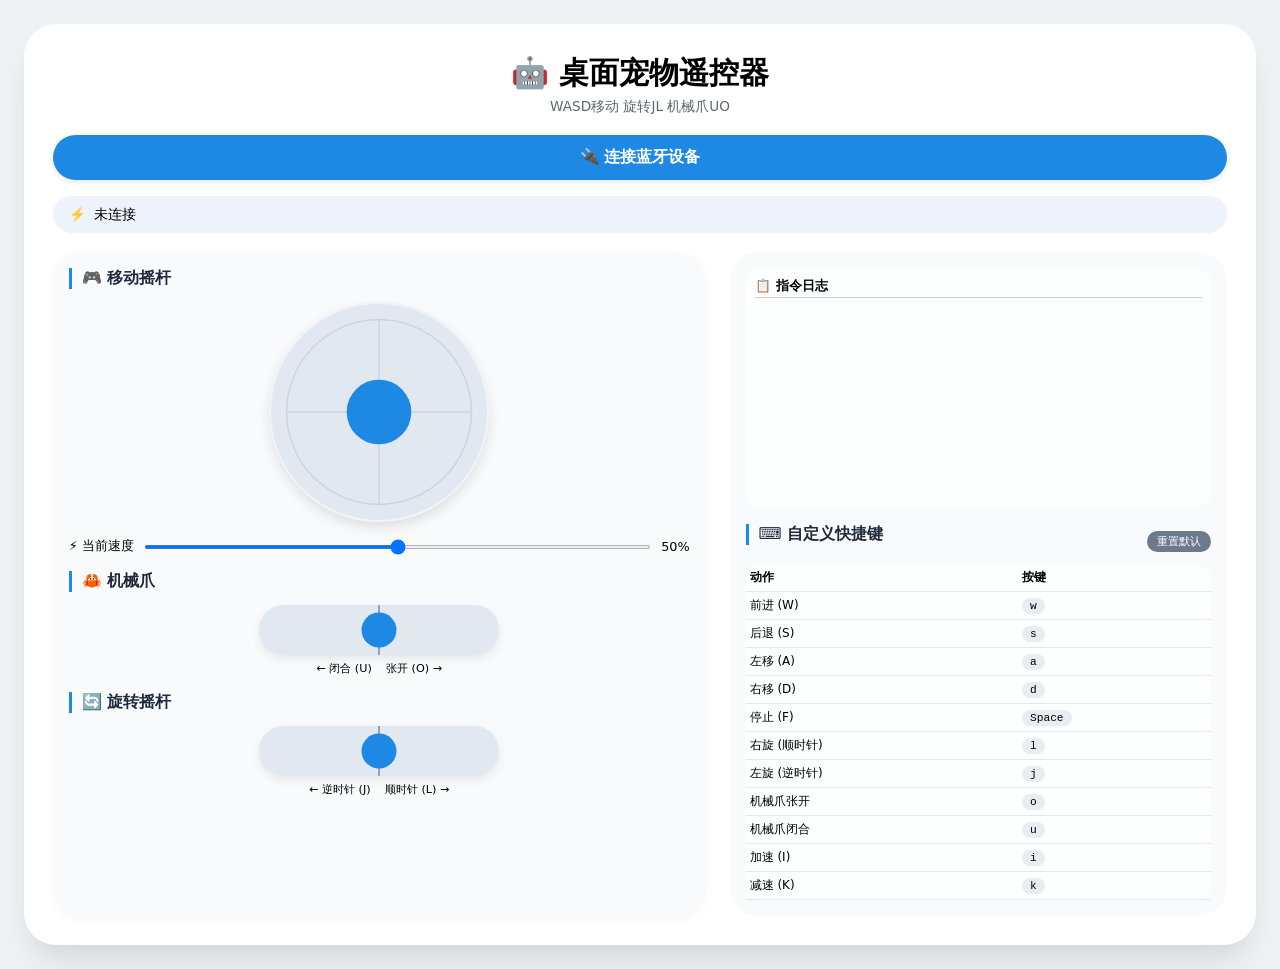
==== commit 6924a8fd: "optmize cursor recognition range" ====
--- a/index.html
+++ b/index.html
@@ -4,13 +4,14 @@
 <head>
 	<meta charset="UTF-8">
 	<meta name="viewport" content="width=device-width, initial-scale=1.0, user-scalable=no">
-	<title>桌面宠物遥控器 · 精简版</title>
+	<title>桌面宠物遥控器</title>
 	<link rel="stylesheet" href="style.css">
 </head>
 
 <body>
 	<div class="app">
 		<h1>🤖 桌面宠物遥控器</h1>
+		<div class="sub">WASD移动 旋转JL 机械爪UO</div>
 		<button id="connectBtn" class="connect-btn">🔌 连接蓝牙设备</button>
 		<div class="status-bar">
 			<span>⚡ 未连接</span>
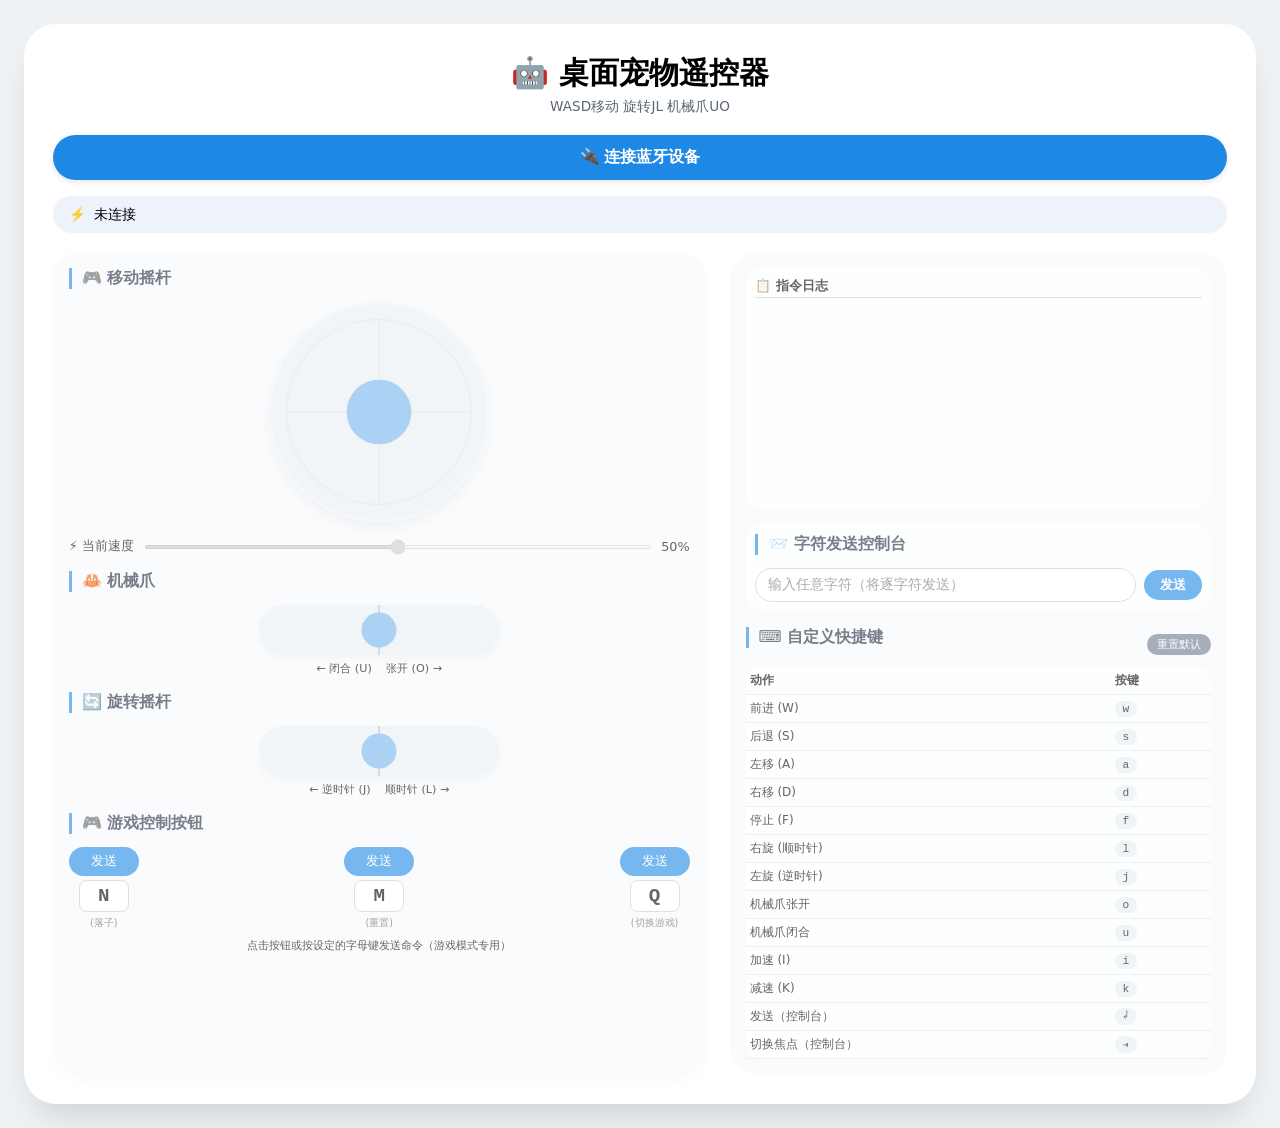
==== commit 22e45501: "add console for command, buttons for game mode, optmize display mode switch, optmize control logic." ====
--- a/index.html
+++ b/index.html
@@ -1,70 +1,93 @@
 <!DOCTYPE html>
 <html lang="zh-CN">
+<head>
+    <meta charset="UTF-8">
+    <meta name="viewport" content="width=device-width, initial-scale=1.0, user-scalable=no">
+    <title>桌面宠物遥控器</title>
+    <link rel="stylesheet" href="style.css">
+</head>
+<body>
+    <div class="app">
+        <h1>🤖 桌面宠物遥控器</h1>
+        <div class="sub">WASD移动 旋转JL 机械爪UO</div>
+        <button id="connectBtn" class="connect-btn">🔌 连接蓝牙设备</button>
+        <div class="status-bar">
+            <span>⚡ 未连接</span>
+            <span id="bluetoothName" class="bluetooth-name" style="display: none;"></span>
+        </div>
 
-<head>
-	<meta charset="UTF-8">
-	<meta name="viewport" content="width=device-width, initial-scale=1.0, user-scalable=no">
-	<title>桌面宠物遥控器</title>
-	<link rel="stylesheet" href="style.css">
-</head>
+        <div class="two-columns">
+            <!-- 左侧控制区 -->
+            <div class="left-panel">
+                <div class="card-title">🎮 移动摇杆</div>
+                <canvas id="moveCanvas" class="move-canvas" width="220" height="220"></canvas>
+                <div class="speed-control">
+                    <span>⚡ 当前速度</span>
+                    <input type="range" id="speedSlider" min="0" max="100" value="50" step="1">
+                    <span id="speedPercent">50%</span>
+                </div>
+                <div style="margin-top: 1rem;">
+                    <div class="card-title">🦀 机械爪</div>
+                    <canvas id="clawCanvas" class="claw-canvas" width="240" height="50"></canvas>
+                    <div class="hint">← 闭合 (U) &nbsp;&nbsp; 张开 (O) →</div>
+                </div>
+                <div style="margin-top: 1rem;">
+                    <div class="card-title">🔄 旋转摇杆</div>
+                    <canvas id="rotateCanvas" class="rotate-canvas" width="240" height="50"></canvas>
+                    <div class="hint">← 逆时针 (J) &nbsp;&nbsp; 顺时针 (L) →</div>
+                </div>
+                <!-- 自定义命令按钮区 -->
+                <div style="margin-top: 1rem;">
+                    <div class="card-title">🎮 游戏控制按钮</div>
+                    <div class="custom-buttons">
+                        <div class="custom-btn-item">
+                            <button class="custom-cmd-btn" id="customBtn1">发送</button>
+                            <input type="text" id="customCmd1" class="custom-cmd-input" maxlength="1" value="N" placeholder="字母">
+                            <span class="custom-hint">(落子)</span>
+                        </div>
+                        <div class="custom-btn-item">
+                            <button class="custom-cmd-btn" id="customBtn2">发送</button>
+                            <input type="text" id="customCmd2" class="custom-cmd-input" maxlength="1" value="M" placeholder="字母">
+                            <span class="custom-hint">(重置)</span>
+                        </div>
+                        <div class="custom-btn-item">
+                            <button class="custom-cmd-btn" id="customBtn3">发送</button>
+                            <input type="text" id="customCmd3" class="custom-cmd-input" maxlength="1" value="Q" placeholder="字母">
+                            <span class="custom-hint">(切换游戏)</span>
+                        </div>
+                    </div>
+                    <div class="hint">点击按钮或按设定的字母键发送命令（游戏模式专用）</div>
+                </div>
+            </div>
 
-<body>
-	<div class="app">
-		<h1>🤖 桌面宠物遥控器</h1>
-		<div class="sub">WASD移动 旋转JL 机械爪UO</div>
-		<button id="connectBtn" class="connect-btn">🔌 连接蓝牙设备</button>
-		<div class="status-bar">
-			<span>⚡ 未连接</span>
-			<span id="bluetoothName" class="bluetooth-name" style="display: none;"></span>
-		</div>
-
-		<div class="two-columns">
-			<!-- 左侧控制区 -->
-			<div class="left-panel">
-				<div class="card-title">🎮 移动摇杆</div>
-				<canvas id="moveCanvas" class="move-canvas" width="220" height="220"></canvas>
-				<div class="speed-control">
-					<span>⚡ 当前速度</span>
-					<input type="range" id="speedSlider" min="0" max="100" value="50" step="1">
-					<span id="speedPercent">50%</span>
-				</div>
-				<div style="margin-top: 1rem;">
-					<div class="card-title">🦀 机械爪</div>
-					<canvas id="clawCanvas" class="claw-canvas" width="240" height="50"></canvas>
-					<div class="hint">← 闭合 (U) &nbsp;&nbsp; 张开 (O) →</div>
-				</div>
-				<div style="margin-top: 1rem;">
-					<div class="card-title">🔄 旋转摇杆</div>
-					<canvas id="rotateCanvas" class="rotate-canvas" width="240" height="50"></canvas>
-					<div class="hint">← 逆时针 (J) &nbsp;&nbsp; 顺时针 (L) →</div>
-				</div>
-			</div>
-
-			<!-- 右侧信息区 -->
-			<div class="right-panel">
-				<div class="log-card">
-					<div class="log-title">📋 指令日志</div>
-					<div class="log-entries" id="logEntries"></div>
-				</div>
-				<div>
-					<div class="shortcut-header">
-						<span class="card-title">⌨️ 自定义快捷键</span>
-						<button id="resetShortcutsBtn" class="reset-btn">重置默认</button>
-					</div>
-					<table class="shortcut-table" id="shortcutTable">
-						<thead>
-							<tr>
-								<th>动作</th>
-								<th>按键</th>
-							</tr>
-						</thead>
-						<tbody id="shortcutTbody"></tbody>
-					</table>
-				</div>
-			</div>
-		</div>
-	</div>
-	<script src="script.js"></script>
+            <!-- 右侧信息区 -->
+            <div class="right-panel">
+                <div class="log-card">
+                    <div class="log-title">📋 指令日志</div>
+                    <div class="log-entries" id="logEntries"></div>
+                </div>
+                <div class="send-card">
+                    <div class="card-title">📨 字符发送控制台</div>
+                    <div class="send-control">
+                        <input type="text" id="sendInput" placeholder="输入任意字符（将逐字符发送）" maxlength="20">
+                        <button id="sendBtn" class="send-btn">发送</button>
+                    </div>
+                </div>
+                <div>
+                    <div class="shortcut-header">
+                        <span class="card-title">⌨️ 自定义快捷键</span>
+                        <button id="resetShortcutsBtn" class="reset-btn">重置默认</button>
+                    </div>
+                    <table class="shortcut-table" id="shortcutTable">
+                        <thead>
+                            <tr><th>动作</th><th>按键</th></tr>
+                        </thead>
+                        <tbody id="shortcutTbody"></tbody>
+                    </table>
+                </div>
+            </div>
+        </div>
+    </div>
+    <script src="script.js"></script>
 </body>
-
-</html>+</html>
--- a/style.css
+++ b/style.css
@@ -1,246 +1,332 @@
 * {
-	user-select: none;
-	box-sizing: border-box;
+    user-select: none;
+    box-sizing: border-box;
 }
 
 body {
-	background: #eef2f5;
-	font-family: 'Segoe UI', Roboto, system-ui, sans-serif;
-	display: flex;
-	justify-content: center;
-	align-items: center;
-	min-height: 100vh;
-	margin: 0;
-	padding: 24px;
+    background: #eef2f5;
+    font-family: 'Segoe UI', Roboto, system-ui, sans-serif;
+    display: flex;
+    justify-content: center;
+    align-items: center;
+    min-height: 100vh;
+    margin: 0;
+    padding: 24px;
 }
 
 .app {
-	max-width: 1300px;
-	width: 100%;
-	background: #ffffff;
-	border-radius: 2rem;
-	padding: 1.8rem;
-	box-shadow: 0 20px 35px -12px rgba(0, 0, 0, 0.15);
+    max-width: 1300px;
+    width: 100%;
+    background: #ffffff;
+    border-radius: 2rem;
+    padding: 1.8rem;
+    box-shadow: 0 20px 35px -12px rgba(0, 0, 0, 0.15);
 }
 
 h1 {
-	text-align: center;
-	margin: 0 0 0.25rem;
-	font-size: 1.9rem;
-	font-weight: 600;
+    text-align: center;
+    margin: 0 0 0.25rem;
+    font-size: 1.9rem;
+    font-weight: 600;
 }
 
 .sub {
-	text-align: center;
-	font-size: 0.85rem;
-	color: #5a6874;
-	margin-bottom: 1.2rem;
+    text-align: center;
+    font-size: 0.85rem;
+    color: #5a6874;
+    margin-bottom: 1.2rem;
 }
 
 .status-bar {
-	background: #eef2fa;
-	padding: 0.6rem 1rem;
-	border-radius: 3rem;
-	text-align: center;
-	font-family: monospace;
-	font-size: 0.85rem;
-	font-weight: 500;
-	margin-bottom: 1.2rem;
-	display: flex;
-	justify-content: space-between;
-	align-items: center;
-	flex-wrap: wrap;
-	gap: 0.5rem;
+    background: #eef2fa;
+    padding: 0.6rem 1rem;
+    border-radius: 3rem;
+    text-align: center;
+    font-family: monospace;
+    font-size: 0.85rem;
+    font-weight: 500;
+    margin-bottom: 1.2rem;
+    display: flex;
+    justify-content: space-between;
+    align-items: center;
+    flex-wrap: wrap;
+    gap: 0.5rem;
 }
 
 .connect-btn {
-	background: #1e88e5;
-	border: none;
-	color: white;
-	font-weight: 600;
-	padding: 12px 24px;
-	font-size: 1rem;
-	border-radius: 3rem;
-	cursor: pointer;
-	width: 100%;
-	margin-bottom: 1rem;
-	transition: 0.1s;
-	box-shadow: 0 2px 6px rgba(0, 0, 0, 0.1);
+    background: #1e88e5;
+    border: none;
+    color: white;
+    font-weight: 600;
+    padding: 12px 24px;
+    font-size: 1rem;
+    border-radius: 3rem;
+    cursor: pointer;
+    width: 100%;
+    margin-bottom: 1rem;
+    transition: 0.1s;
+    box-shadow: 0 2px 6px rgba(0, 0, 0, 0.1);
 }
 
 .connect-btn:active {
-	transform: scale(0.97);
+    transform: scale(0.97);
 }
 
 .two-columns {
-	display: flex;
-	gap: 1.5rem;
-	flex-wrap: wrap;
+    display: flex;
+    gap: 1.5rem;
+    flex-wrap: wrap;
 }
 
 .left-panel {
-	flex: 1.2;
-	background: #f8fafc;
-	border-radius: 1.8rem;
-	padding: 1rem;
-	box-shadow: 0 4px 12px rgba(0, 0, 0, 0.03);
+    flex: 1.2;
+    background: #f8fafc;
+    border-radius: 1.8rem;
+    padding: 1rem;
+    box-shadow: 0 4px 12px rgba(0, 0, 0, 0.03);
 }
 
 .right-panel {
-	flex: 0.9;
-	background: #f8fafc;
-	border-radius: 1.8rem;
-	padding: 1rem;
-	display: flex;
-	flex-direction: column;
-	gap: 1rem;
+    flex: 0.9;
+    background: #f8fafc;
+    border-radius: 1.8rem;
+    padding: 1rem;
+    display: flex;
+    flex-direction: column;
+    gap: 1rem;
 }
 
 .card-title {
-	font-weight: 600;
-	font-size: 1rem;
-	margin-bottom: 0.8rem;
-	color: #1f2a3e;
-	border-left: 3px solid #1e88e5;
-	padding-left: 10px;
+    font-weight: 600;
+    font-size: 1rem;
+    margin-bottom: 0.8rem;
+    color: #1f2a3e;
+    border-left: 3px solid #1e88e5;
+    padding-left: 10px;
 }
 
 .move-canvas {
-	background: #e2e8f0;
-	border-radius: 50%;
-	width: 220px;
-	height: 220px;
-	display: block;
-	margin: 0 auto;
-	box-shadow: inset 0 0 0 2px #ffffff80, 0 6px 12px rgba(0, 0, 0, 0.1);
-	cursor: pointer;
+    background: #e2e8f0;
+    border-radius: 50%;
+    width: 220px;
+    height: 220px;
+    display: block;
+    margin: 0 auto;
+    box-shadow: inset 0 0 0 2px #ffffff80, 0 6px 12px rgba(0, 0, 0, 0.1);
+    cursor: pointer;
 }
 
 .rotate-canvas,
 .claw-canvas {
-	background: #e2e8f0;
-	border-radius: 60px;
-	display: block;
-	margin: 0 auto;
-	box-shadow: inset 0 0 0 2px #ffffff80, 0 4px 10px rgba(0, 0, 0, 0.08);
-	cursor: pointer;
-	width: 240px;
-	height: 50px;
+    background: #e2e8f0;
+    border-radius: 60px;
+    display: block;
+    margin: 0 auto;
+    box-shadow: inset 0 0 0 2px #ffffff80, 0 4px 10px rgba(0, 0, 0, 0.08);
+    cursor: pointer;
+    width: 240px;
+    height: 50px;
 }
 
 .hint {
-	font-size: 0.7rem;
-	text-align: center;
-	margin-top: 6px;
+    font-size: 0.7rem;
+    text-align: center;
+    margin-top: 6px;
 }
 
 .speed-control {
-	display: flex;
-	justify-content: space-between;
-	align-items: center;
-	gap: 0.5rem;
-	margin: 1rem 0 0.5rem;
-	font-size: 0.8rem;
+    display: flex;
+    justify-content: space-between;
+    align-items: center;
+    gap: 0.5rem;
+    margin: 1rem 0 0.5rem;
+    font-size: 0.8rem;
 }
 
 .speed-control input {
-	flex: 1;
-	height: 4px;
+    flex: 1;
+    height: 4px;
 }
 
 .log-card {
-	background: #ffffffc9;
-	border-radius: 1rem;
-	padding: 0.6rem;
-	height: 240px;
-	display: flex;
-	flex-direction: column;
+    background: #ffffffc9;
+    border-radius: 1rem;
+    padding: 0.6rem;
+    height: 240px;
+    display: flex;
+    flex-direction: column;
 }
 
 .log-title {
-	font-weight: bold;
-	margin-bottom: 6px;
-	font-size: 0.8rem;
-	border-bottom: 1px solid #ccc;
-	padding-bottom: 2px;
+    font-weight: bold;
+    margin-bottom: 6px;
+    font-size: 0.8rem;
+    border-bottom: 1px solid #ccc;
+    padding-bottom: 2px;
 }
 
 .log-entries {
-	flex: 1;
-	overflow-y: auto;
-	font-family: monospace;
-	font-size: 0.7rem;
+    flex: 1;
+    overflow-y: auto;
+    font-family: monospace;
+    font-size: 0.7rem;
 }
 
 .log-entry {
-	padding: 2px 0;
-	border-bottom: 1px solid #eee;
-	word-break: break-all;
+    padding: 2px 0;
+    border-bottom: 1px solid #eee;
+    word-break: break-all;
 }
 
 .shortcut-header {
-	display: flex;
-	justify-content: space-between;
-	align-items: center;
-	margin-bottom: 6px;
+    display: flex;
+    justify-content: space-between;
+    align-items: center;
+    margin-bottom: 6px;
 }
 
 .shortcut-table {
-	width: 100%;
-	font-size: 0.75rem;
-	border-collapse: collapse;
-	background: #ffffffc9;
-	border-radius: 1rem;
+    width: 100%;
+    font-size: 0.75rem;
+    border-collapse: collapse;
+    background: #ffffffc9;
+    border-radius: 1rem;
 }
 
 .shortcut-table th,
 .shortcut-table td {
-	padding: 5px 4px;
-	text-align: left;
-	border-bottom: 1px solid #e2e8f0;
+    padding: 5px 4px;
+    text-align: left;
+    border-bottom: 1px solid #e2e8f0;
 }
 
 .shortcut-key {
-	background: #e9edf2;
-	padding: 2px 8px;
-	border-radius: 20px;
-	font-family: monospace;
-	cursor: pointer;
-	display: inline-block;
-	font-size: 0.7rem;
+    background: #e9edf2;
+    padding: 2px 8px;
+    border-radius: 20px;
+    font-family: monospace;
+    cursor: pointer;
+    display: inline-block;
+    font-size: 0.7rem;
 }
 
 .reset-btn {
-	background: #6c7a8e;
-	border: none;
-	color: white;
-	padding: 3px 10px;
-	border-radius: 20px;
-	cursor: pointer;
-	font-size: 0.7rem;
+    background: #6c7a8e;
+    border: none;
+    color: white;
+    padding: 3px 10px;
+    border-radius: 20px;
+    cursor: pointer;
+    font-size: 0.7rem;
 }
 
 .bluetooth-name {
-	font-weight: bold;
-	font-size: 0.8rem;
-	background: #eef2fa;
-	padding: 0.2rem 0.6rem;
-	border-radius: 2rem;
+    font-weight: bold;
+    font-size: 0.8rem;
+    background: #eef2fa;
+    padding: 0.2rem 0.6rem;
+    border-radius: 2rem;
+}
+
+/* 自定义按钮样式 */
+.custom-buttons {
+    display: flex;
+    gap: 1rem;
+    justify-content: space-between;
+    margin: 0.5rem 0;
+}
+
+.custom-btn-item {
+    display: flex;
+    flex-direction: column;
+    align-items: center;
+    gap: 0.3rem;
+}
+
+.custom-cmd-btn {
+    background: #1e88e5;
+    border: none;
+    color: white;
+    padding: 6px 12px;
+    border-radius: 30px;
+    cursor: pointer;
+    font-size: 0.8rem;
+    width: 70px;
+}
+
+.custom-cmd-input {
+    width: 50px;
+    text-align: center;
+    font-family: monospace;
+    font-size: 1.2rem;
+    font-weight: bold;
+    border: 1px solid #ccc;
+    border-radius: 8px;
+    padding: 4px;
+    text-transform: uppercase;
+}
+
+.custom-hint {
+    font-size: 0.6rem;
+    color: #666;
+}
+
+.send-card {
+    background: #ffffffc9;
+    border-radius: 1rem;
+    padding: 0.6rem;
+}
+
+.send-control {
+    display: flex;
+    gap: 0.5rem;
+    align-items: center;
+}
+
+#sendInput {
+    flex: 1;
+    padding: 8px 12px;
+    border-radius: 30px;
+    border: 1px solid #ccc;
+    font-family: monospace;
+    font-size: 0.9rem;
+}
+
+.send-btn {
+    background: #1e88e5;
+    border: none;
+    color: white;
+    padding: 6px 16px;
+    border-radius: 30px;
+    cursor: pointer;
+    font-weight: bold;
+}
+
+.send-btn:active {
+    transform: scale(0.97);
+}
+
+.disabled-controls {
+    opacity: 0.6;
+    pointer-events: none;
+}
+
+.disabled {
+    opacity: 0.6;
+    pointer-events: none;
 }
 
 @media (max-width: 800px) {
-	.two-columns {
-		flex-direction: column;
-	}
-
-	.move-canvas {
-		width: 180px;
-		height: 180px;
-	}
-
-	.rotate-canvas,
-	.claw-canvas {
-		width: 200px;
-		height: 45px;
-	}
-}+    .two-columns {
+        flex-direction: column;
+    }
+    .move-canvas {
+        width: 180px;
+        height: 180px;
+    }
+    .rotate-canvas,
+    .claw-canvas {
+        width: 200px;
+        height: 45px;
+    }
+}
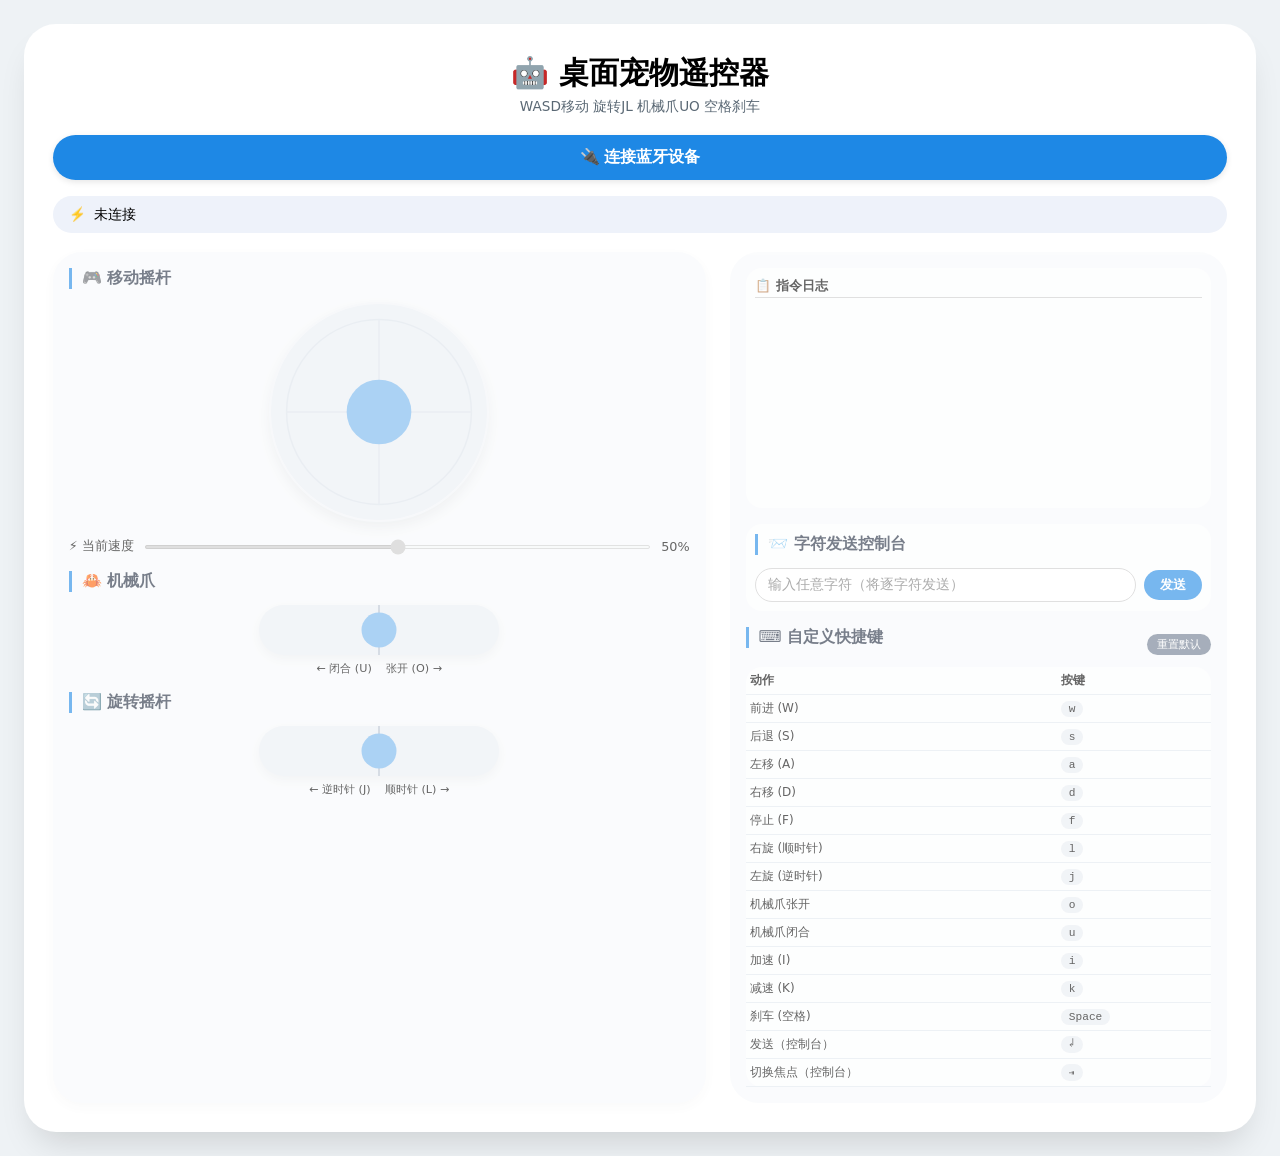
==== commit e18d8bcd: "add space command to break; if focus point in console, all shotcuts invalid except 'Tab' and 'Enter'" ====
--- a/index.html
+++ b/index.html
@@ -9,7 +9,7 @@
 <body>
     <div class="app">
         <h1>🤖 桌面宠物遥控器</h1>
-        <div class="sub">WASD移动 旋转JL 机械爪UO</div>
+        <div class="sub">WASD移动 旋转JL 机械爪UO 空格刹车</div>
         <button id="connectBtn" class="connect-btn">🔌 连接蓝牙设备</button>
         <div class="status-bar">
             <span>⚡ 未连接</span>
@@ -35,28 +35,6 @@
                     <div class="card-title">🔄 旋转摇杆</div>
                     <canvas id="rotateCanvas" class="rotate-canvas" width="240" height="50"></canvas>
                     <div class="hint">← 逆时针 (J) &nbsp;&nbsp; 顺时针 (L) →</div>
-                </div>
-                <!-- 自定义命令按钮区 -->
-                <div style="margin-top: 1rem;">
-                    <div class="card-title">🎮 游戏控制按钮</div>
-                    <div class="custom-buttons">
-                        <div class="custom-btn-item">
-                            <button class="custom-cmd-btn" id="customBtn1">发送</button>
-                            <input type="text" id="customCmd1" class="custom-cmd-input" maxlength="1" value="N" placeholder="字母">
-                            <span class="custom-hint">(落子)</span>
-                        </div>
-                        <div class="custom-btn-item">
-                            <button class="custom-cmd-btn" id="customBtn2">发送</button>
-                            <input type="text" id="customCmd2" class="custom-cmd-input" maxlength="1" value="M" placeholder="字母">
-                            <span class="custom-hint">(重置)</span>
-                        </div>
-                        <div class="custom-btn-item">
-                            <button class="custom-cmd-btn" id="customBtn3">发送</button>
-                            <input type="text" id="customCmd3" class="custom-cmd-input" maxlength="1" value="Q" placeholder="字母">
-                            <span class="custom-hint">(切换游戏)</span>
-                        </div>
-                    </div>
-                    <div class="hint">点击按钮或按设定的字母键发送命令（游戏模式专用）</div>
                 </div>
             </div>
 
@@ -88,6 +66,6 @@
             </div>
         </div>
     </div>
-    <script src="script.js"></script>
+    <script type="module" src="main.js"></script>
 </body>
-</html>
+</html>
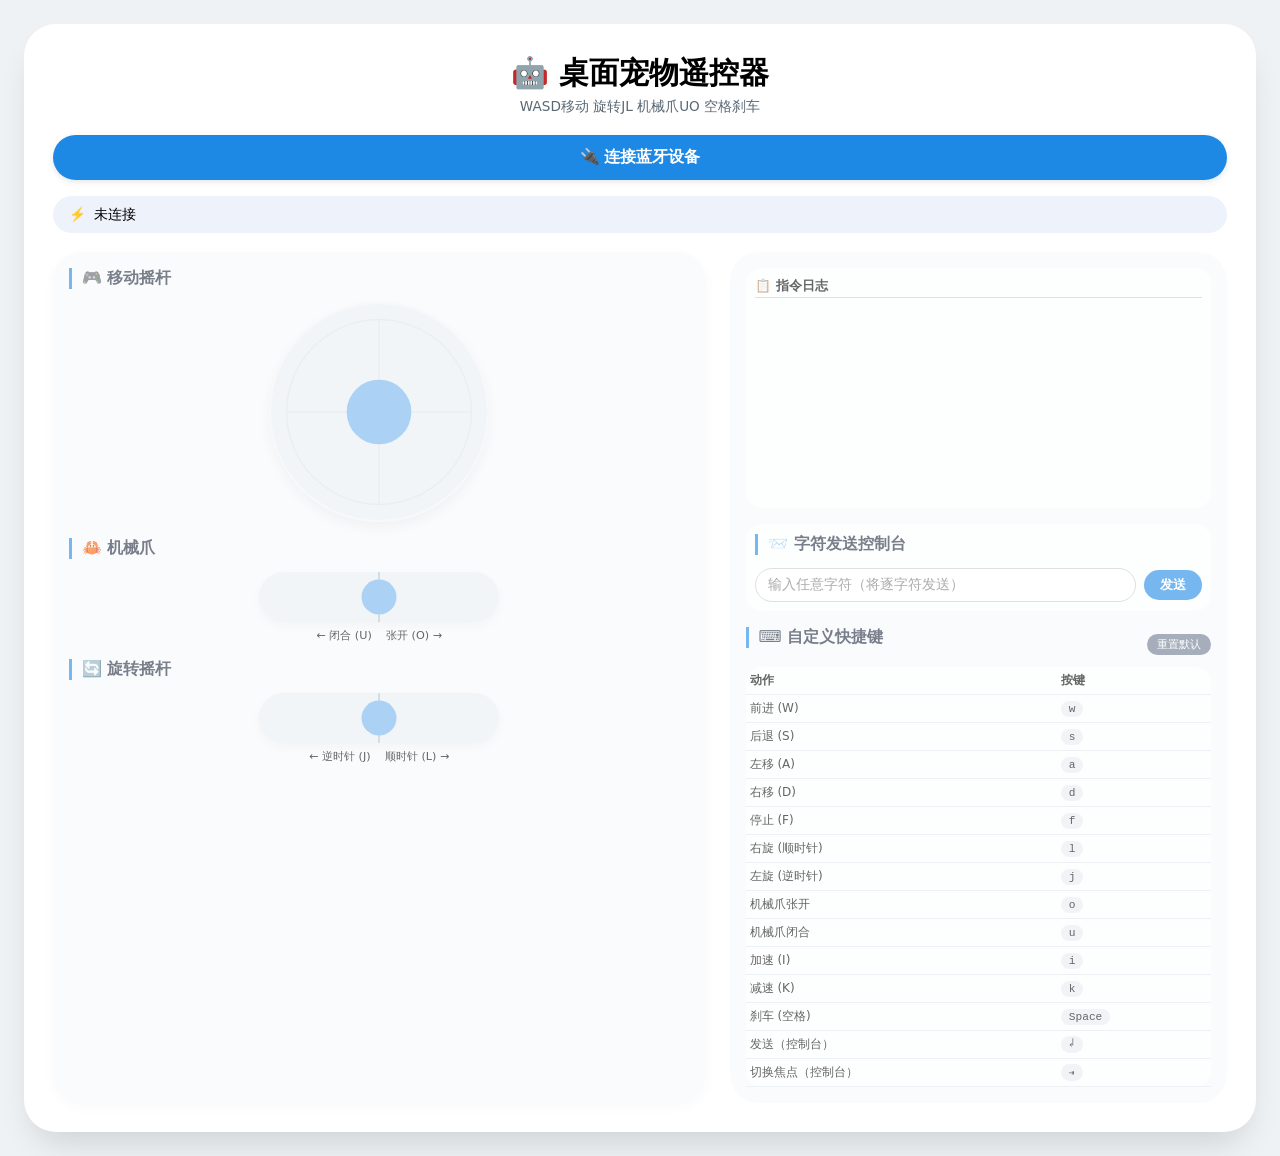
==== commit f674e313: "delete speed ctrl slider" ====
--- a/index.html
+++ b/index.html
@@ -21,11 +21,7 @@
             <div class="left-panel">
                 <div class="card-title">🎮 移动摇杆</div>
                 <canvas id="moveCanvas" class="move-canvas" width="220" height="220"></canvas>
-                <div class="speed-control">
-                    <span>⚡ 当前速度</span>
-                    <input type="range" id="speedSlider" min="0" max="100" value="50" step="1">
-                    <span id="speedPercent">50%</span>
-                </div>
+                <!-- 速度滑块已删除 -->
                 <div style="margin-top: 1rem;">
                     <div class="card-title">🦀 机械爪</div>
                     <canvas id="clawCanvas" class="claw-canvas" width="240" height="50"></canvas>
--- a/style.css
+++ b/style.css
@@ -134,19 +134,6 @@
     margin-top: 6px;
 }
 
-.speed-control {
-    display: flex;
-    justify-content: space-between;
-    align-items: center;
-    gap: 0.5rem;
-    margin: 1rem 0 0.5rem;
-    font-size: 0.8rem;
-}
-
-.speed-control input {
-    flex: 1;
-    height: 4px;
-}
 
 .log-card {
     background: #ffffffc9;
